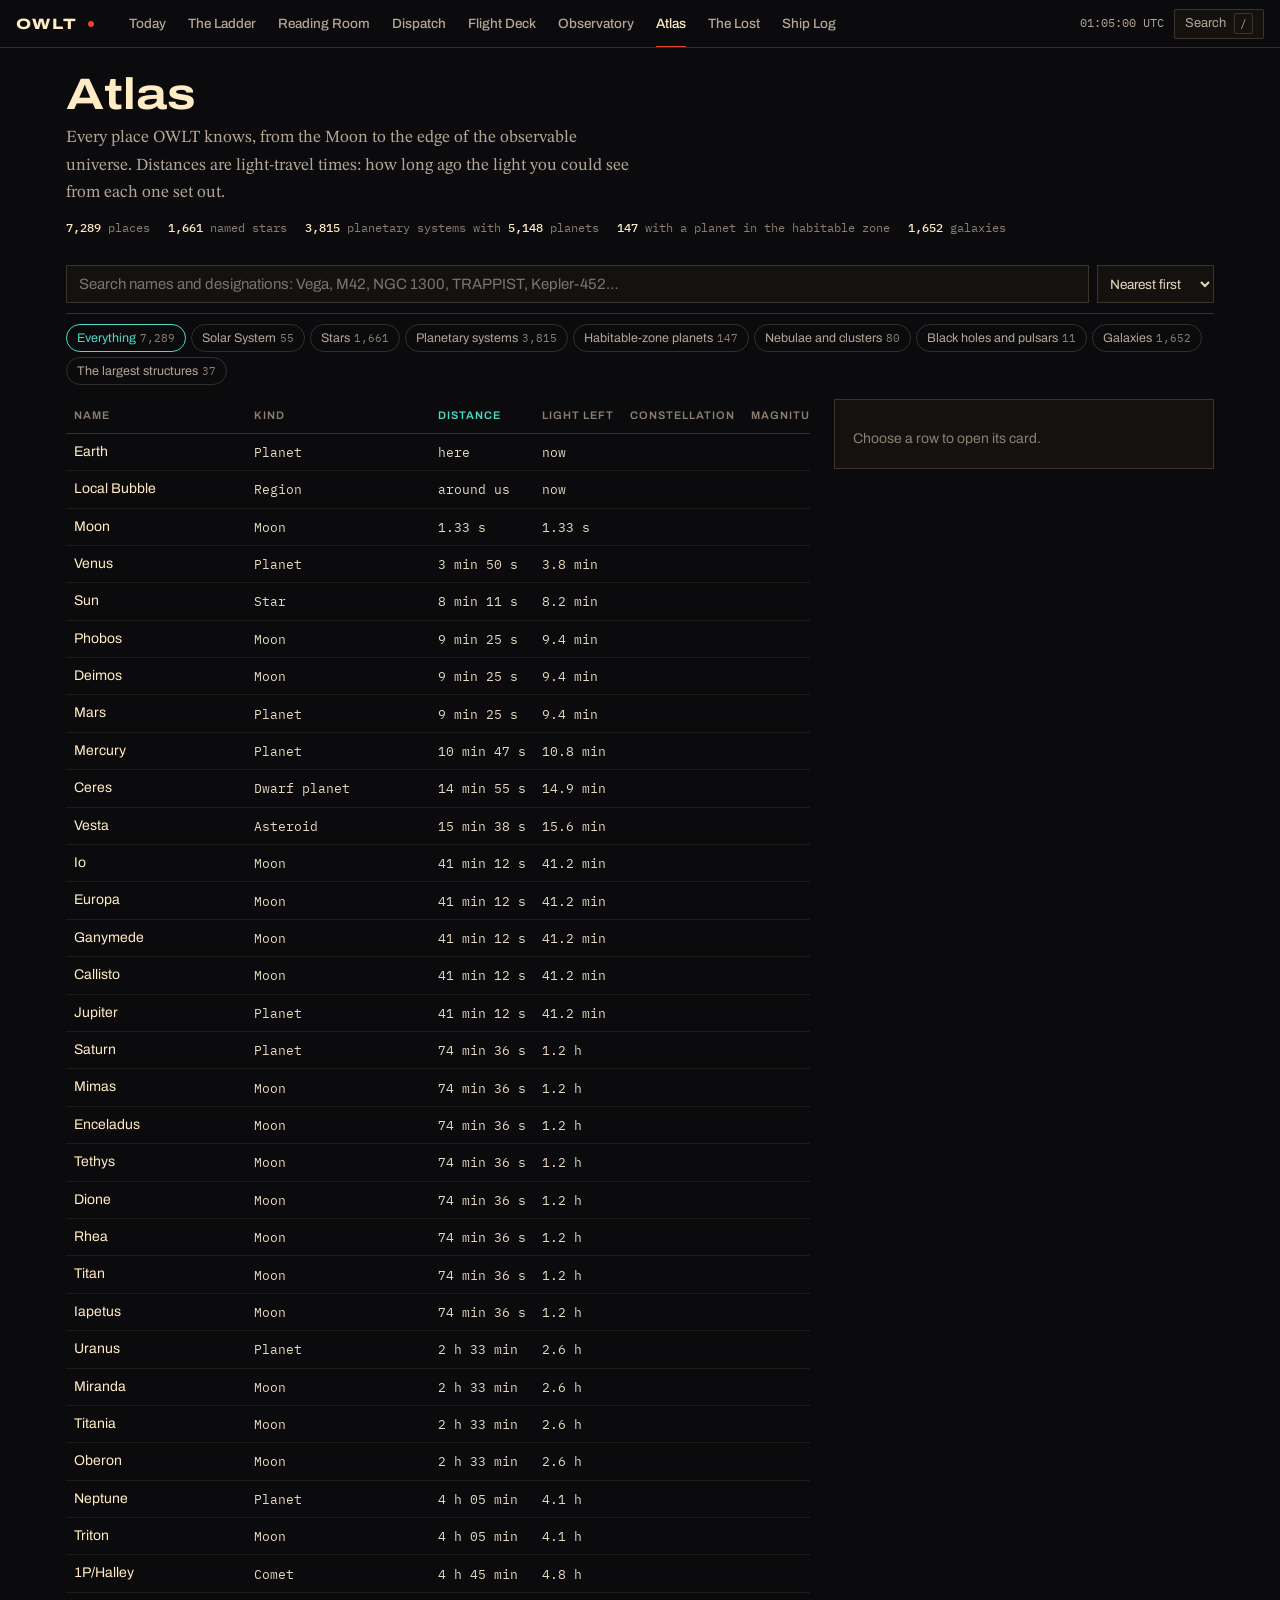
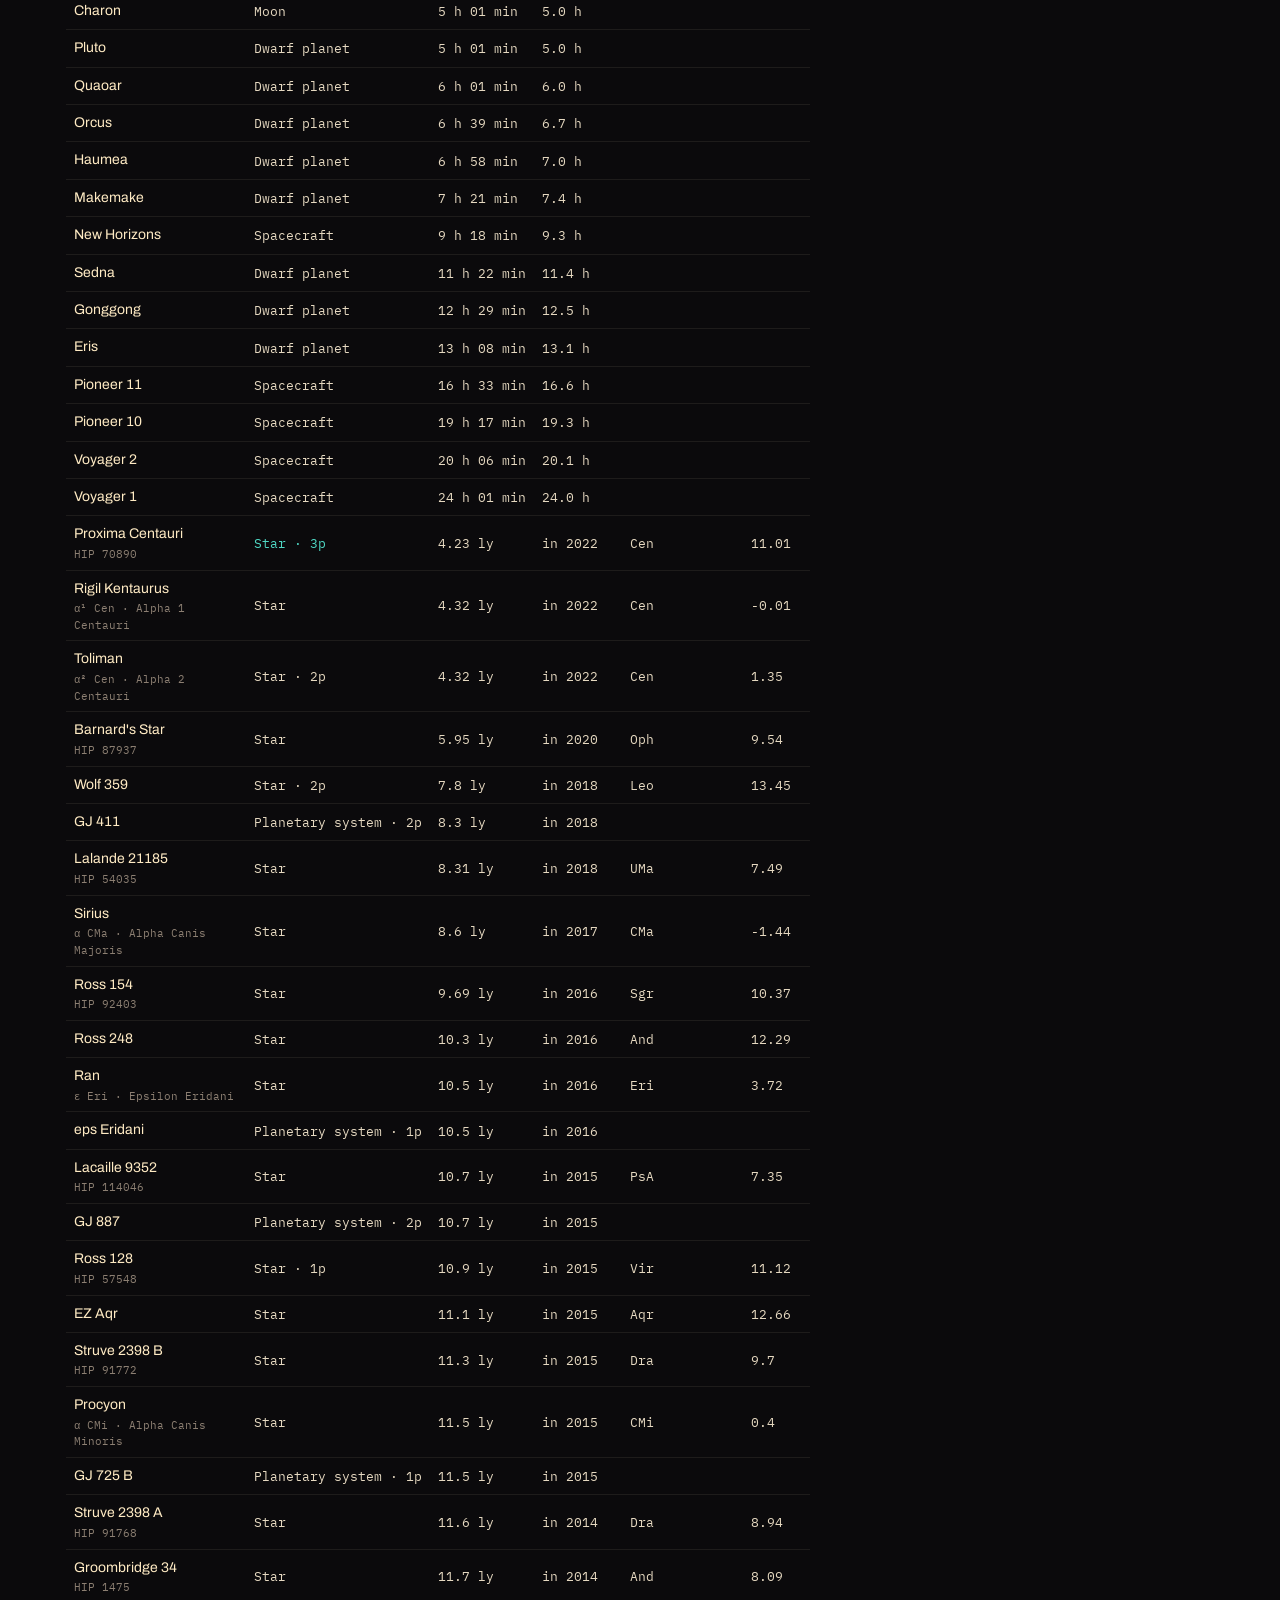
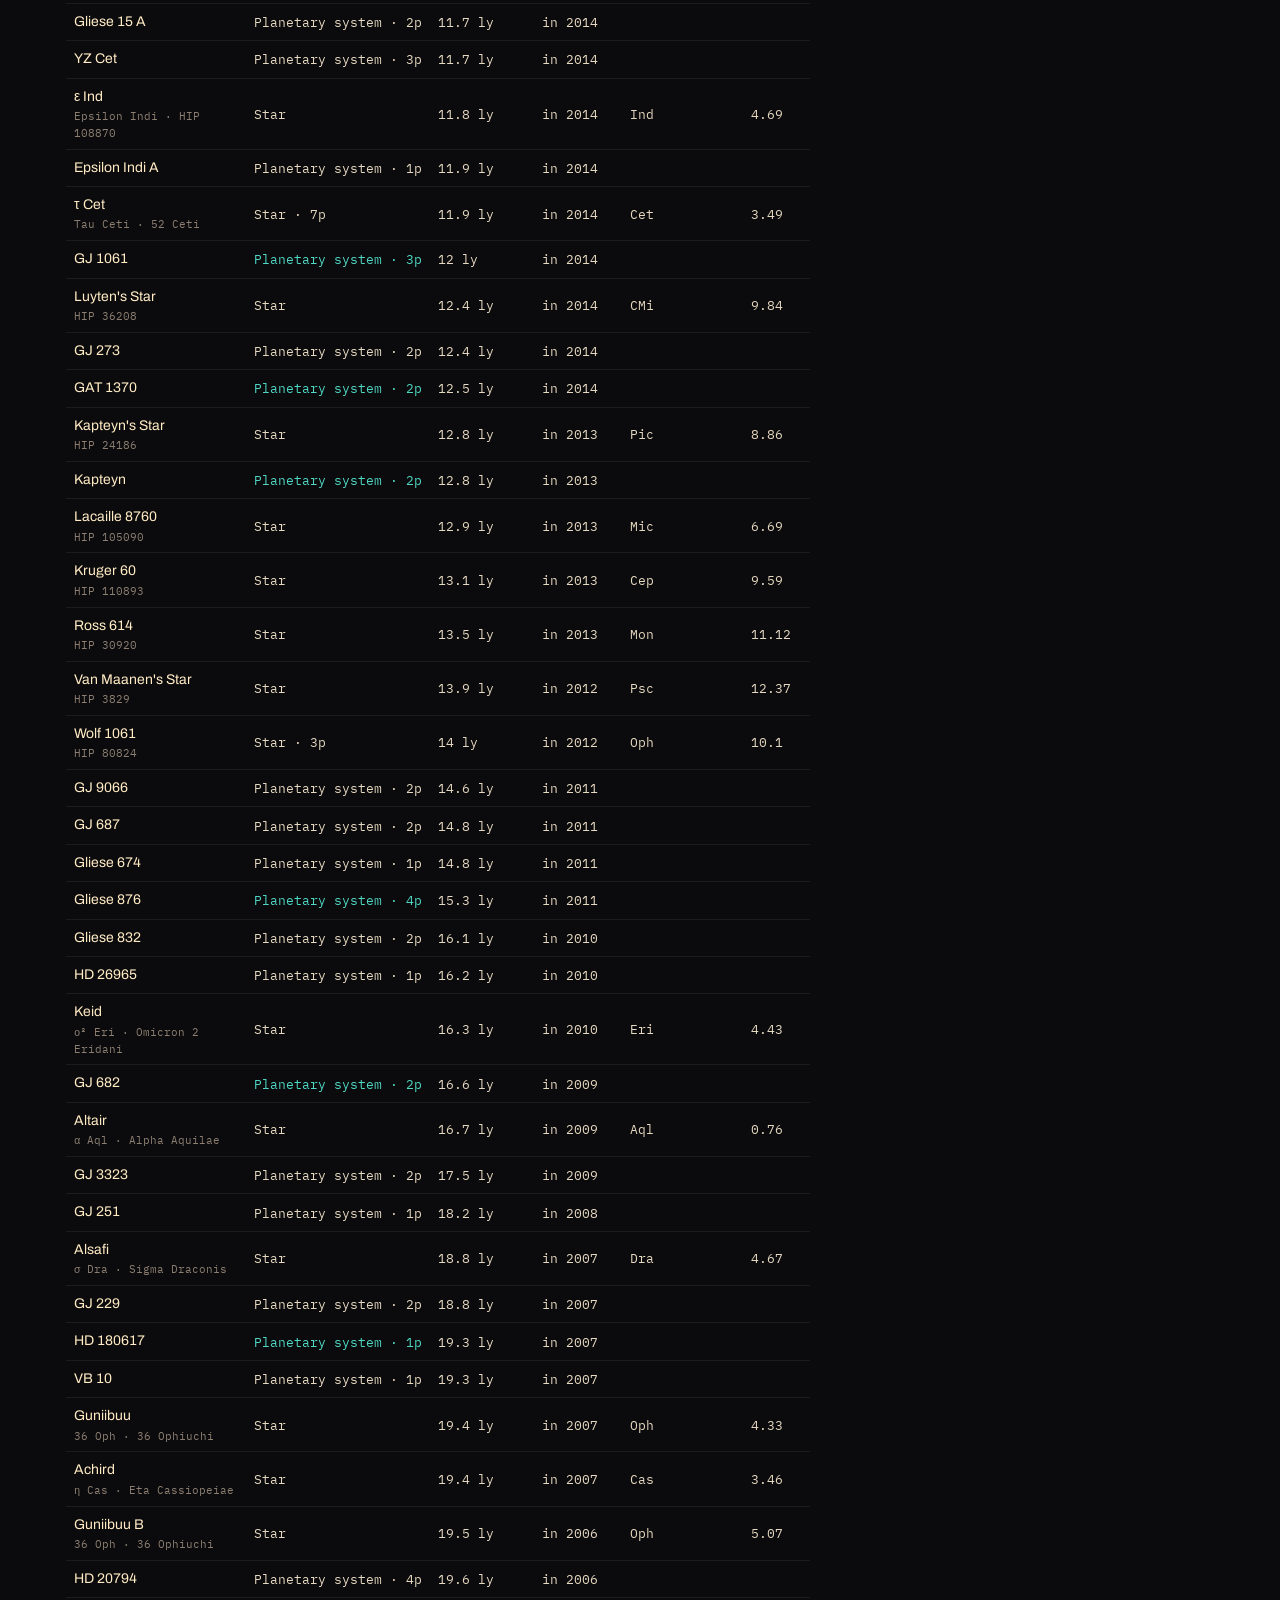
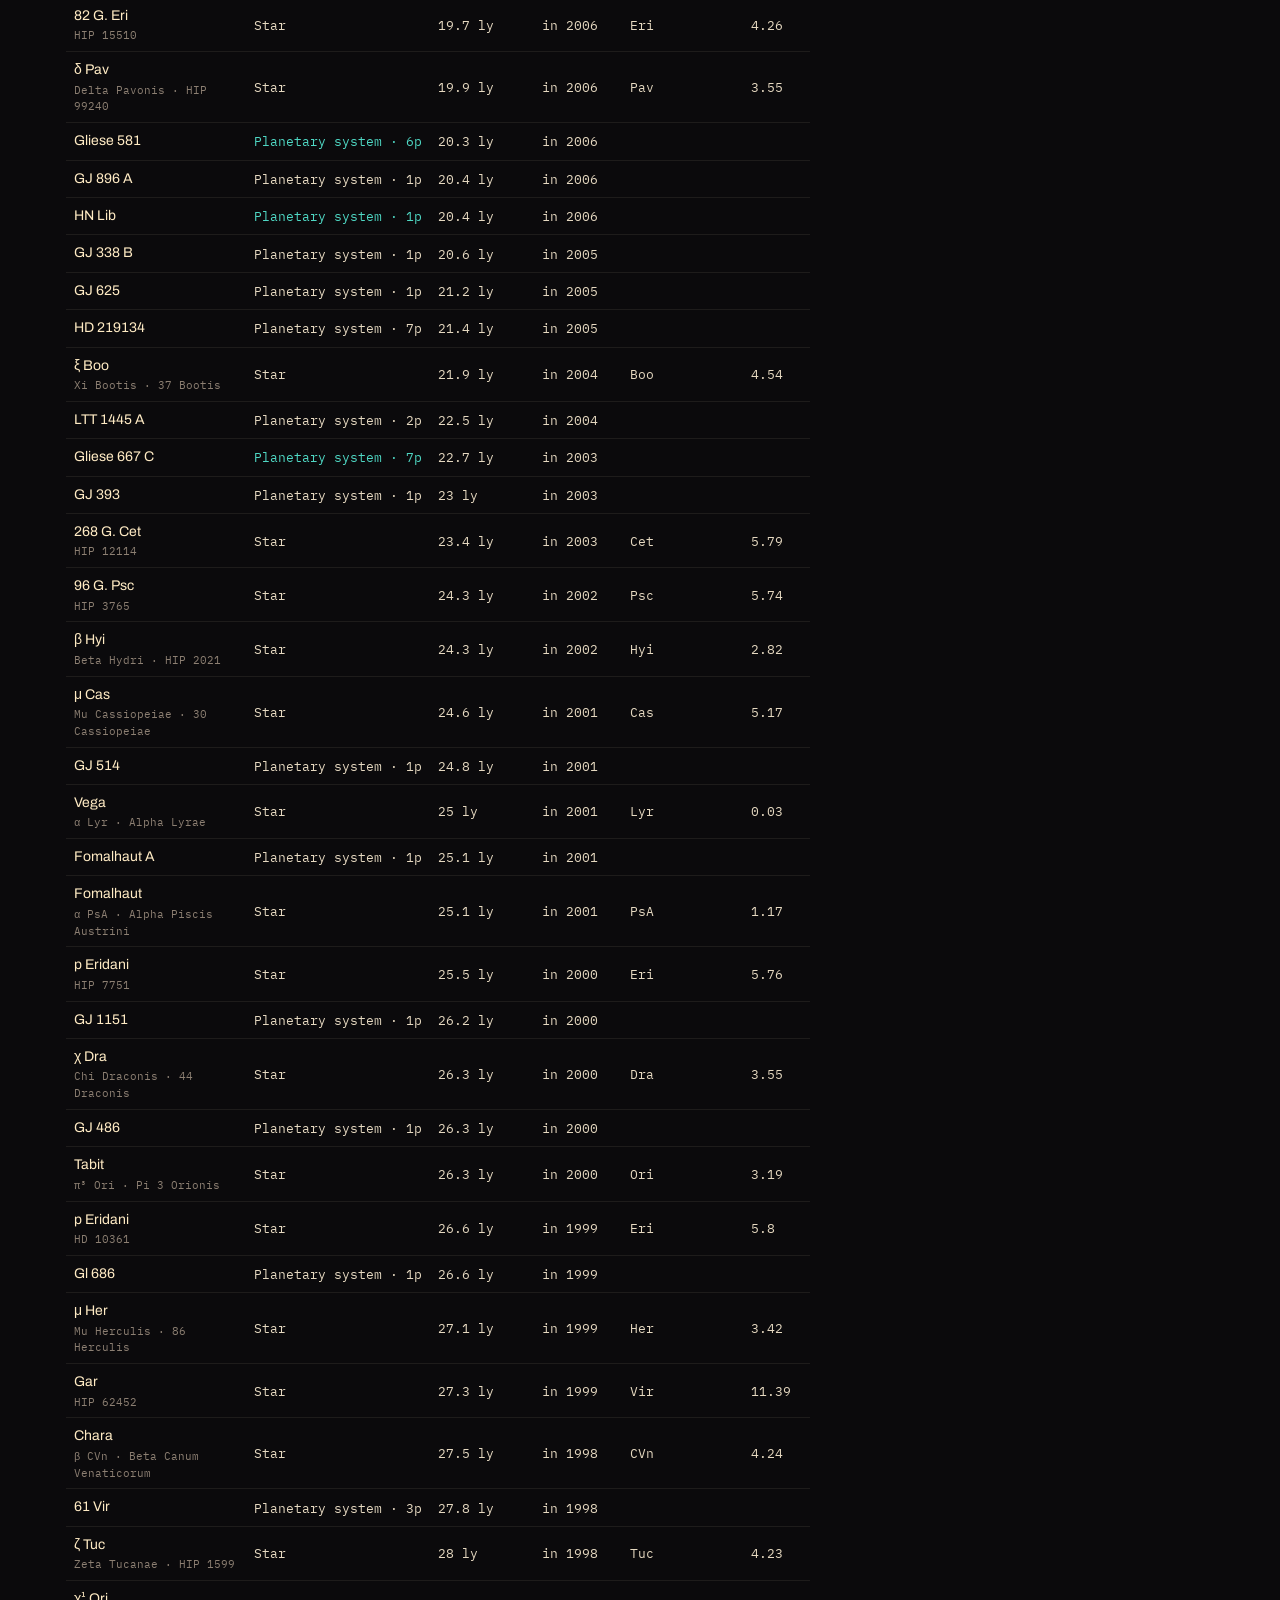
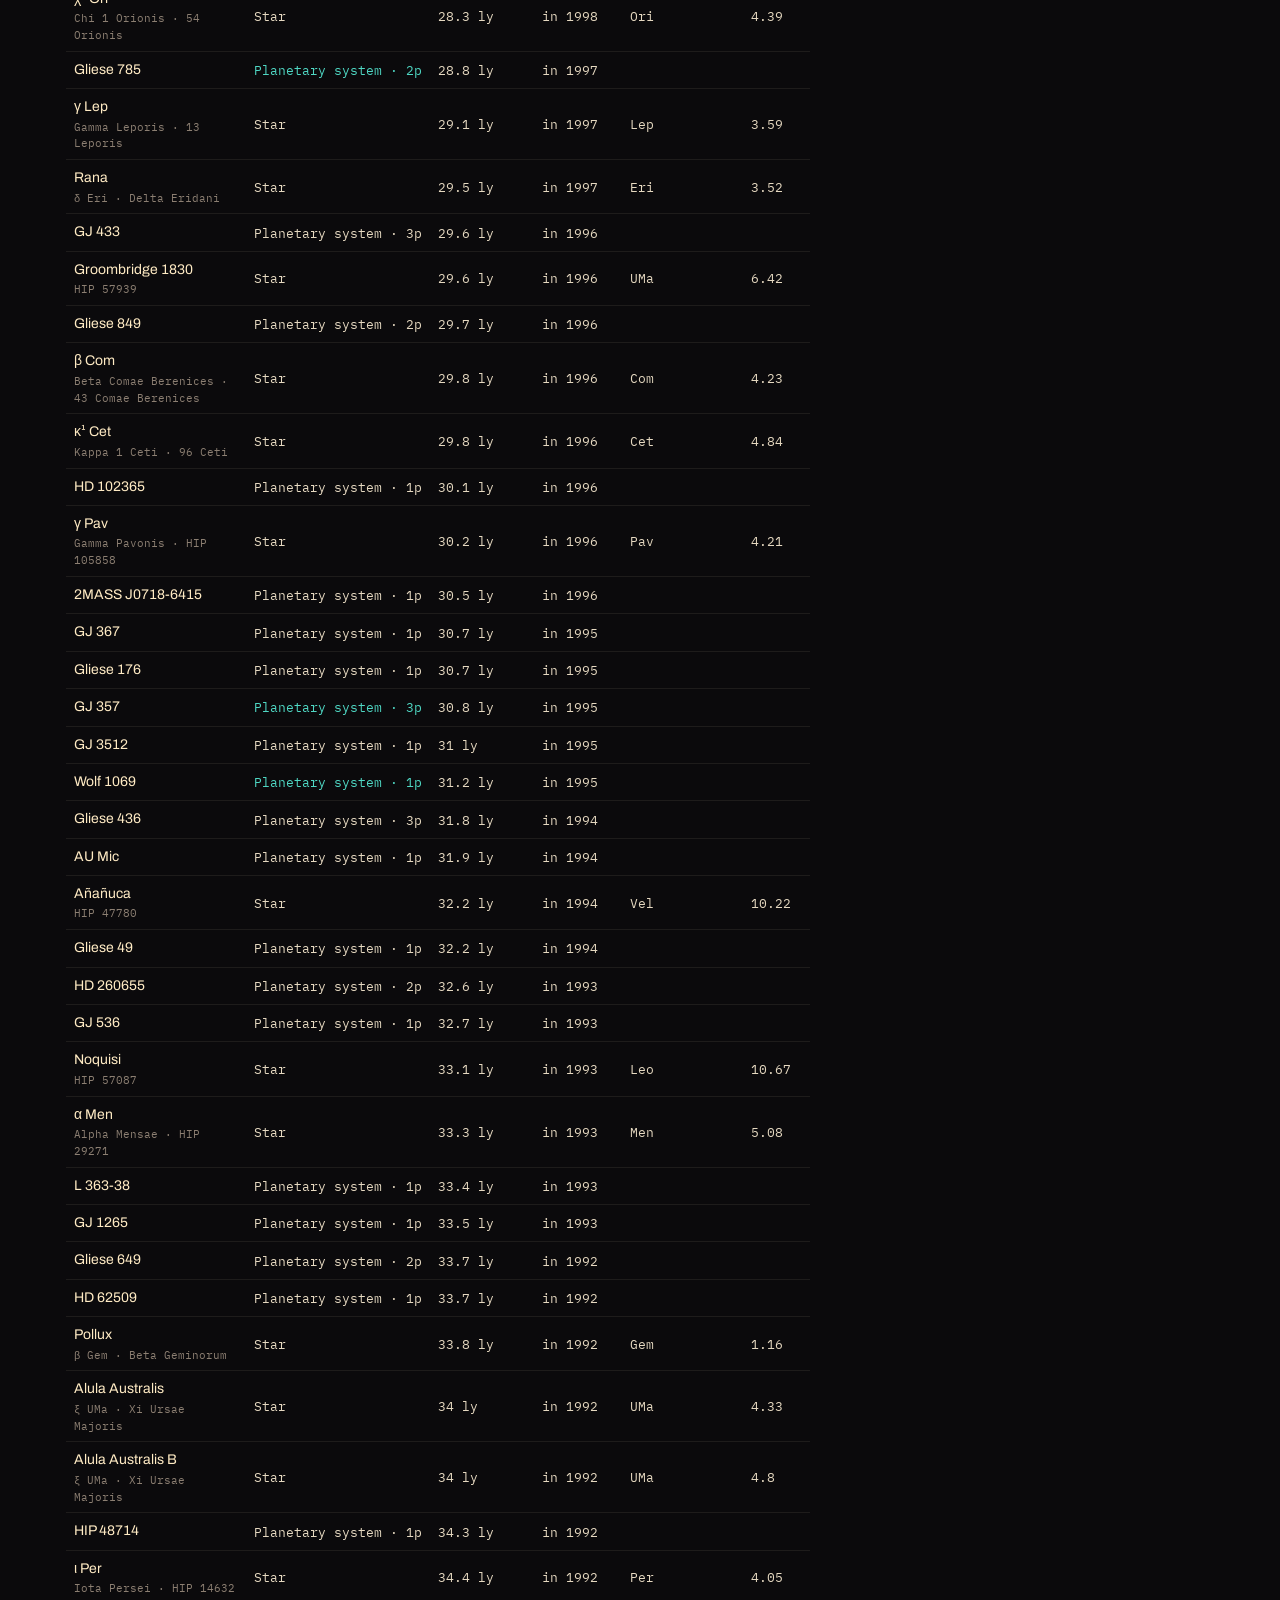
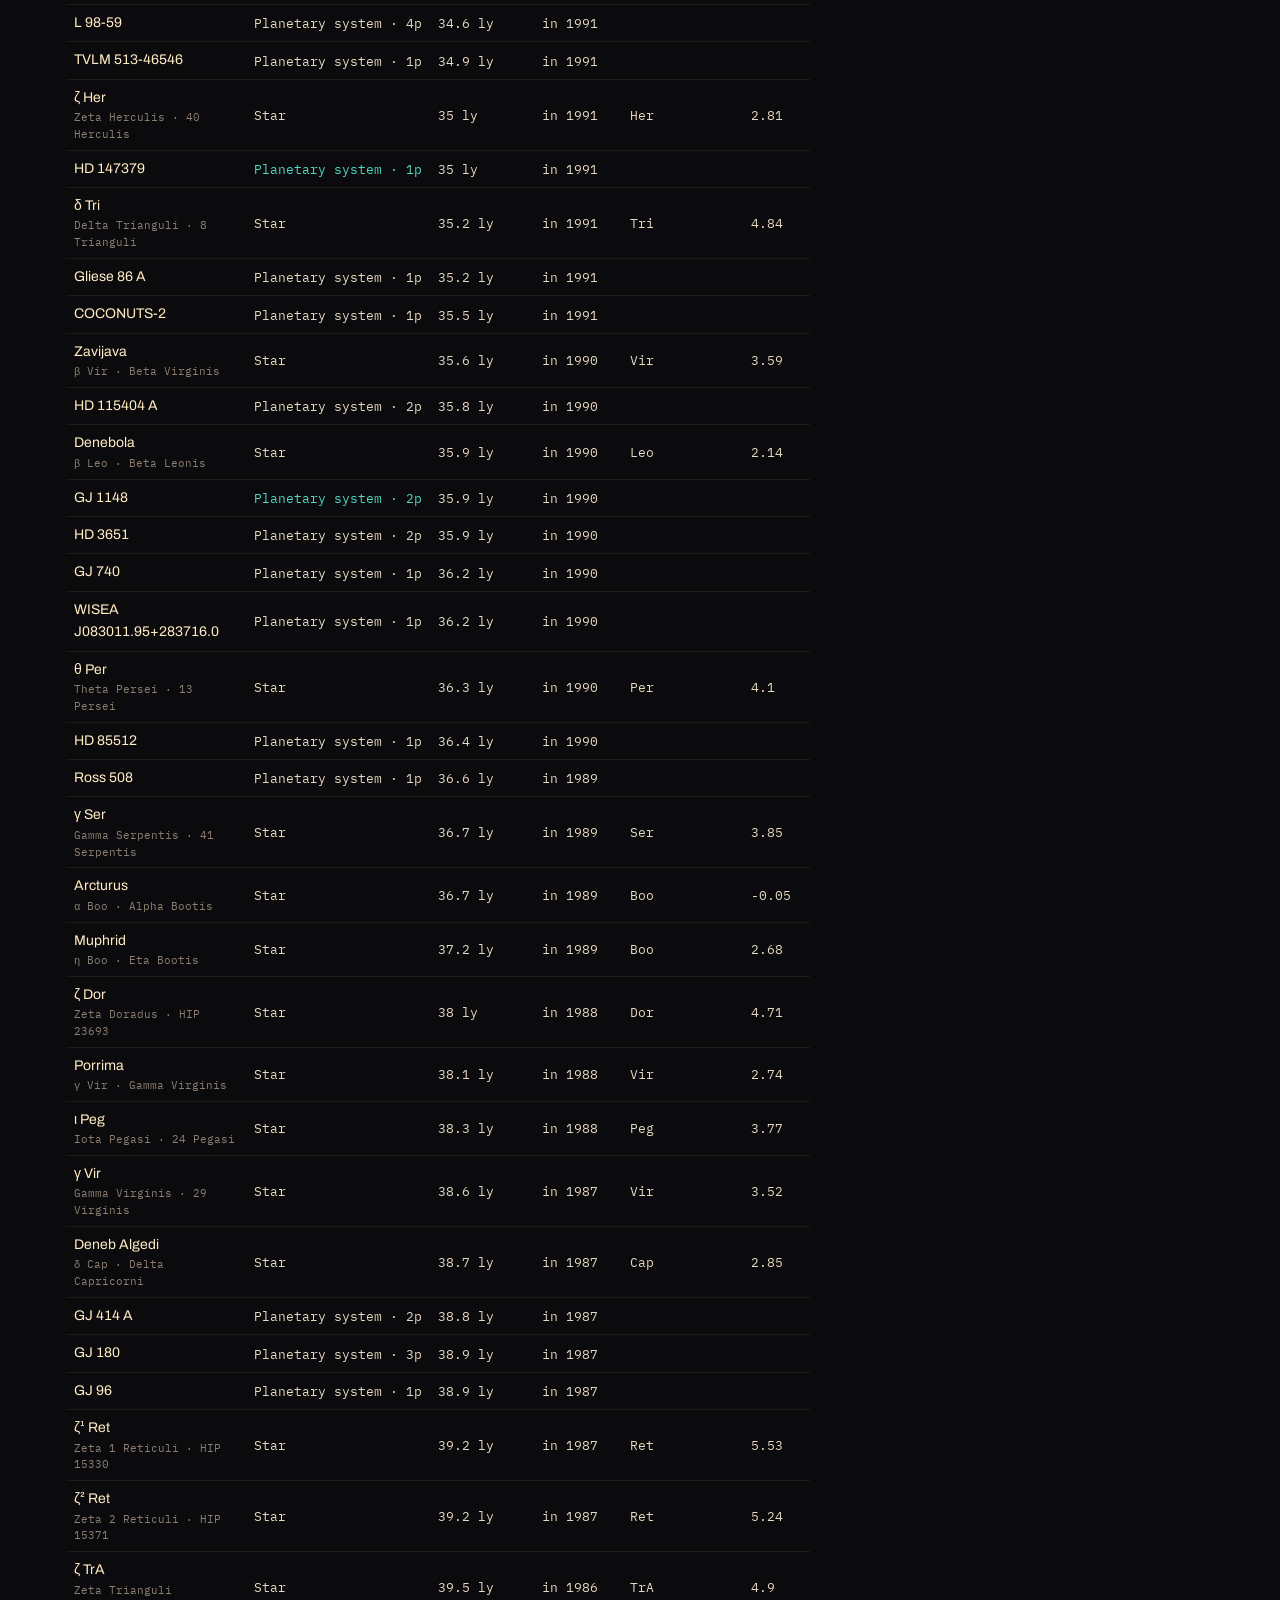
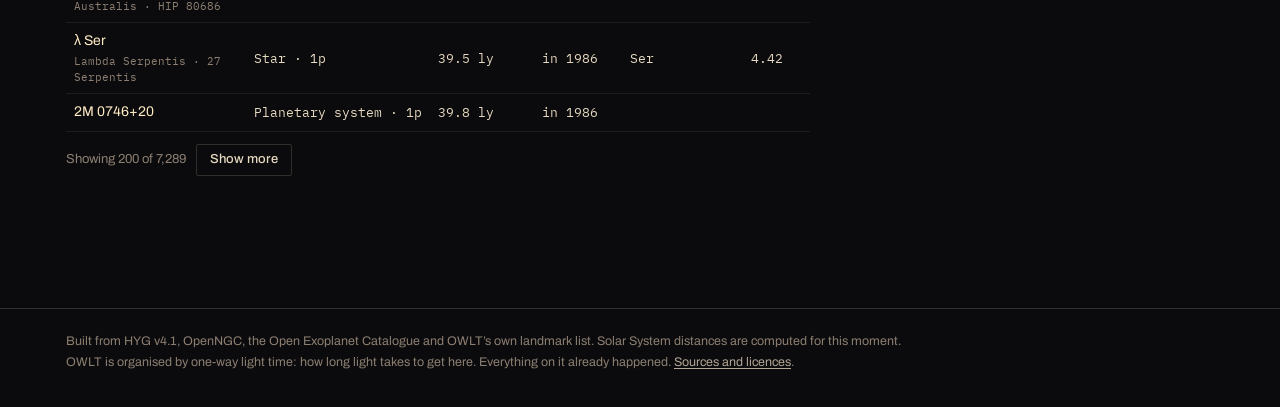
==== atlas.html @ 664207ed "Atlas: every place in one sortable, searchable catalogue with a card for each Co-Authored-By: Claude" ====
<!doctype html>
<html lang="en">
<head>
<meta charset="utf-8">
<meta name="viewport" content="width=device-width,initial-scale=1,viewport-fit=cover">
<title>Atlas · OWLT</title>
<meta name="description" content="Every place OWLT knows, in one searchable catalogue: Solar System bodies and spacecraft, stars, planetary systems, nebulae, clusters, galaxies and the largest structures.">
<link rel="stylesheet" href="css/core.css">
<style>
/* The Atlas is the card catalogue: dense, sortable, exact. Mono for every number; the selected card opens beside the drawer. */
.atl{padding-block:22px 60px}
.atl h1{font-size:clamp(28px,4vw,44px);font-stretch:118%}
.atl .lede{margin-top:6px;color:var(--mute);max-width:72ch}
.counts{display:flex;flex-wrap:wrap;gap:4px 18px;margin-top:12px;font-family:var(--f-data);font-size:12px;color:var(--faint)}
.counts b{color:var(--starlight);font-weight:500}
.bar{display:flex;flex-wrap:wrap;gap:8px;align-items:center;margin-top:18px;position:sticky;top:var(--nav-h);background:var(--void);padding-block:10px;z-index:4;border-bottom:1px solid var(--hair)}
.bar input[type=search]{flex:1 1 280px;min-height:38px;padding:0 12px;background:var(--dust);border:1px solid var(--hair);color:var(--starlight);font-family:var(--f-display);font-size:15px}
.bar input:focus{outline:none;border-color:var(--o3)}
.bar select{min-height:38px;background:var(--dust);border:1px solid var(--hair);color:var(--text);font-family:var(--f-display);font-size:13.5px;padding:0 8px}
.kinds{display:flex;flex-wrap:wrap;gap:5px;margin-top:10px}
.kinds button{background:none;border:1px solid var(--hair);color:var(--mute);font-family:var(--f-display);font-size:12.5px;padding:3px 10px;border-radius:999px;cursor:pointer}
.kinds button[aria-pressed=true]{border-color:var(--o3);color:var(--o3)}
.kinds button small{font-family:var(--f-data);font-size:10.5px;color:var(--faint);margin-left:4px}
.layout{display:grid;grid-template-columns:minmax(0,1fr) 380px;gap:24px;margin-top:14px;align-items:start}
.tablewrap{overflow-x:auto;min-width:0}
table.cat{width:100%;border-collapse:collapse;min-width:620px}
.cat th{position:sticky;top:0;text-align:left;font-family:var(--f-display);font-size:11px;letter-spacing:.09em;text-transform:uppercase;font-weight:600;color:var(--faint);padding:8px 8px;border-bottom:1px solid var(--hair);background:var(--void);cursor:pointer;white-space:nowrap}
.cat th[aria-sort]{color:var(--o3)}
.cat td{padding:7px 8px;border-bottom:1px solid var(--hair2);font-family:var(--f-data);font-size:12.5px;color:var(--text);white-space:nowrap;font-variant-numeric:tabular-nums}
.cat td:first-child{font-family:var(--f-display);font-size:14px;color:var(--starlight);white-space:normal;min-width:180px}
.cat td:first-child small{display:block;font-family:var(--f-data);font-size:10.5px;color:var(--faint)}
.cat tr{cursor:pointer}
.cat tbody tr:hover td{background:rgba(255,235,196,.035)}
.cat tr[aria-selected=true] td{background:rgba(79,216,196,.07)}
.cat td.hz{color:var(--o3)}
.more{margin-top:12px;display:flex;gap:10px;align-items:center;font-family:var(--f-display);font-size:13px;color:var(--faint)}
.card{position:sticky;top:calc(var(--nav-h) + 74px);border:1px solid var(--hair);background:var(--dust);padding:16px 18px 18px;max-height:calc(100vh - var(--nav-h) - 90px);overflow:auto}
.card .k{font-family:var(--f-display);font-size:11.5px;font-weight:600;letter-spacing:.09em;text-transform:uppercase;color:var(--ha)}
.card h2{font-size:26px;margin-top:4px}
.card .al{font-family:var(--f-display);font-size:12.5px;color:var(--faint);margin-top:4px}
.card .lt{margin-top:12px;padding:10px 0;border-top:1px solid var(--hair);border-bottom:1px solid var(--hair)}
.card .lt b{display:block;font-family:var(--f-data);font-weight:400;font-size:20px;color:var(--starlight)}
.card .lt span{font-family:var(--f-display);font-size:12px;color:var(--mute)}
.card p{margin-top:12px;font-size:15px;line-height:1.55}
.card .kv{margin-top:12px}
.card .acts{display:flex;flex-wrap:wrap;gap:6px;margin-top:14px}
.card .threads{margin-top:12px}
.card ul.pl{list-style:none;margin:10px 0 0;padding:0}
.card ul.pl li{padding:6px 0;border-bottom:1px solid var(--hair2);font-family:var(--f-display);font-size:13.5px}
.card ul.pl li span{display:block}
.card ul.pl li span:last-child{font-family:var(--f-data);font-size:11px;color:var(--mute);margin-top:2px}
.card ul.pl .hz{color:var(--o3)}
.card .empty{color:var(--faint);font-family:var(--f-display);font-size:14px}
@media (max-width:1000px){.layout{grid-template-columns:minmax(0,1fr)}.card{position:static;max-height:none;order:-1}}
</style>
</head>
<body>
<main class="wrap atl">
  <h1>Atlas</h1>
  <p class="lede">Every place OWLT knows, from the Moon to the edge of the observable universe. Distances are light-travel times: how long ago the light you could see from each one set out.</p>
  <div class="counts" id="counts"></div>
  <div class="bar"><input type="search" id="q" placeholder="Search names and designations: Vega, M42, NGC 1300, TRAPPIST, Kepler-452…" aria-label="Search the atlas" autocomplete="off">
    <select id="sort" aria-label="Sort"><option value="ly">Nearest first</option><option value="-ly">Farthest first</option><option value="name">Name</option><option value="mag">Brightest first</option></select></div>
  <div class="kinds" id="kinds" role="group" aria-label="Kinds"></div>
  <div class="layout">
    <div><div class="tablewrap"><table class="cat" id="cat"></table></div><div class="more" id="more"></div></div>
    <aside class="card" id="card" aria-live="polite"><p class="empty">Choose a row to open its card.</p></aside>
  </div>
</main>
<script src="js/core.js"></script>
<script src="js/astro.js"></script>
<script src="js/registry.js"></script>
<script src="js/atlas.js"></script>
</body>
</html>
---- css/core.css ----
/* OWLT — shared design system.
   Layout: one fixed 48px bar; below it every section owns its own design language.
   Colour is taken from the sky itself, not from a swatch tool:
     --ha        hydrogen-alpha emission, 656.28 nm
     --o3        doubly ionised oxygen [O III], 500.7 nm   (interactive states only)
     --sodium    sodium D line, 589.0 nm                    (warnings, lamps)
     --bstar     a B-class star, ~15 000 K blackbody        (links, data highlights)
     --starlight a G-class star, ~5 800 K blackbody         (this is "white")
   The ground is warm because the sky is: most stars are K and M dwarfs.
   One committed dark look on purpose: this is a night sky. */
:root{
  color-scheme:dark;
  --void:#0B0A0C; --dust:#15110E; --dust2:#1F1914; --dust3:#2B231C;
  --starlight:#FFEBC4; --text:#E6D9C1; --mute:#B3A696; --faint:#8C7F72;
  --ha:#E8442C; --o3:#4FD8C4; --sodium:#FFB13B; --bstar:#8FA5D9;
  --hair:rgba(255,235,196,.16); --hair2:rgba(255,235,196,.08);
  --f-display:"OWLT Display","Archivo","Helvetica Neue",Arial,sans-serif;
  --f-text:"OWLT Text","STIX Two Text","Iowan Old Style","Palatino Linotype",Georgia,serif;
  --f-data:"OWLT Mono","IBM Plex Mono",ui-monospace,"SF Mono","Cascadia Mono",Menlo,Consolas,monospace;
  --nav-h:48px;
  --gut-l:max(16px,env(safe-area-inset-left,0px)); --gut-r:max(16px,env(safe-area-inset-right,0px));
  --ease:cubic-bezier(.2,.7,.3,1);
  padding:env(safe-area-inset-top,0px) 0 env(safe-area-inset-bottom,0px);
}
@font-face{font-family:"OWLT Display";src:url(../fonts/archivo-var.woff2) format("woff2");font-weight:100 900;font-stretch:62% 125%;font-display:swap}
@font-face{font-family:"OWLT Text";src:url(../fonts/stix-var.woff2) format("woff2");font-weight:400 700;font-style:normal;font-display:swap}
@font-face{font-family:"OWLT Text";src:url(../fonts/stix-var-italic.woff2) format("woff2");font-weight:400 700;font-style:italic;font-display:swap}
@font-face{font-family:"OWLT Mono";src:url(../fonts/plex-mono-400.woff2) format("woff2");font-weight:400;font-display:swap}
@font-face{font-family:"OWLT Mono";src:url(../fonts/plex-mono-500.woff2) format("woff2");font-weight:500;font-display:swap}

*,*::before,*::after{box-sizing:border-box}
html{height:100%;-webkit-text-size-adjust:100%}
body{margin:0;min-height:100%;background:var(--void);color:var(--text);font-family:var(--f-text);font-size:17px;line-height:1.6;
  -webkit-font-smoothing:antialiased;text-rendering:optimizeLegibility}
h1,h2,h3,h4{font-family:var(--f-display);font-stretch:112%;font-weight:700;line-height:1.1;margin:0;color:var(--starlight);text-wrap:balance}
p{margin:0}
a{color:var(--bstar);text-decoration-thickness:1px;text-underline-offset:.18em}
a:hover{color:var(--o3)}
button,input,select{font:inherit;color:inherit}
:focus-visible{outline:1px solid var(--o3);outline-offset:3px}
img{max-width:100%}
[hidden]{display:none!important}
.num{font-family:var(--f-data);font-variant-numeric:tabular-nums;font-feature-settings:"tnum" 1,"zero" 1}
.sr{position:absolute;width:1px;height:1px;overflow:hidden;clip-path:inset(50%);white-space:nowrap}

/* ── navigation bar ── */
#owlt-nav{position:fixed;inset:0 0 auto 0;height:calc(var(--nav-h) + env(safe-area-inset-top,0px));z-index:200;
  padding:env(safe-area-inset-top,0px) var(--gut-r) 0 var(--gut-l);display:flex;align-items:stretch;gap:4px;
  background:var(--void);border-bottom:1px solid var(--hair)}
#owlt-nav .mark{display:flex;align-items:center;padding-right:14px;margin-right:6px;text-decoration:none;
  font-family:var(--f-display);font-stretch:125%;font-weight:800;font-size:15px;letter-spacing:.14em;color:var(--starlight);flex:none}
#owlt-nav .mark::after{content:"";width:6px;height:6px;margin-left:10px;background:var(--ha);border-radius:50%}
#owlt-nav nav{display:flex;align-items:stretch;flex:1;min-width:0;overflow-x:auto;scrollbar-width:none}
#owlt-nav nav::-webkit-scrollbar{display:none}
#owlt-nav nav a{position:relative;display:flex;align-items:center;padding:0 11px;white-space:nowrap;text-decoration:none;
  font-family:var(--f-display);font-stretch:100%;font-weight:500;font-size:13.5px;color:var(--mute);transition:color .18s}
#owlt-nav nav a:hover{color:var(--starlight)}
#owlt-nav nav a[aria-current=page]{color:var(--starlight)}
#owlt-nav nav a[aria-current=page]::after{content:"";position:absolute;left:11px;right:11px;bottom:-1px;height:2px;background:var(--ha)}
#owlt-nav .tools{display:flex;align-items:center;gap:10px;flex:none;padding-left:8px}
#owlt-nav .clock{font-family:var(--f-data);font-size:11.5px;color:var(--mute);font-variant-numeric:tabular-nums}
.owlt-find{display:flex;align-items:center;gap:8px;height:30px;padding:0 10px;background:var(--dust);border:1px solid var(--hair);
  border-radius:2px;color:var(--mute);cursor:pointer;font-family:var(--f-display);font-size:13px}
.owlt-find:hover{border-color:var(--o3);color:var(--o3)}
.owlt-find kbd{font-family:var(--f-data);font-size:10.5px;padding:1px 5px;border:1px solid var(--hair);border-radius:2px;color:var(--mute)}
body.has-nav{padding-top:var(--nav-h)}
@media (max-width:820px){#owlt-nav .clock{display:none}.owlt-find span{display:none}}

/* ── search palette ── */
#owlt-pal{position:fixed;inset:0;z-index:400;display:none;justify-content:center;align-items:flex-start;
  padding:calc(var(--nav-h) + env(safe-area-inset-top,0px) + 5vh) var(--gut-r) 0 var(--gut-l);background:rgba(6,5,7,.84)}
#owlt-pal.on{display:flex}
#owlt-pal .box{width:min(640px,100%);background:var(--dust);border:1px solid var(--hair);display:flex;flex-direction:column;max-height:70vh}
#owlt-pal input{width:100%;padding:15px 16px;background:transparent;border:0;border-bottom:1px solid var(--hair);outline:0;
  color:var(--starlight);font-family:var(--f-display);font-size:17px}
#owlt-pal input::placeholder{color:var(--faint)}
#owlt-pal .list{overflow-y:auto;scrollbar-width:thin;scrollbar-color:var(--dust3) transparent}
#owlt-pal .grp{padding:9px 16px 4px;font-family:var(--f-display);font-size:12px;font-weight:600;color:var(--faint)}
#owlt-pal a.it{display:flex;align-items:baseline;gap:12px;padding:8px 16px;text-decoration:none;color:var(--text);border-left:2px solid transparent}
#owlt-pal a.it .n{flex:1;min-width:0;overflow:hidden;text-overflow:ellipsis;white-space:nowrap;font-family:var(--f-display);font-size:14.5px}
#owlt-pal a.it .k{flex:none;font-family:var(--f-display);font-size:11.5px;color:var(--ha)}
#owlt-pal a.it .d{flex:none;font-family:var(--f-data);font-size:11px;color:var(--mute);max-width:40%;overflow:hidden;text-overflow:ellipsis;white-space:nowrap}
#owlt-pal a.it.sel{background:var(--dust2);border-left-color:var(--o3)}
#owlt-pal a.it.sel .n{color:var(--o3)}
#owlt-pal .foot{display:flex;gap:16px;flex-wrap:wrap;padding:9px 16px;border-top:1px solid var(--hair);font-family:var(--f-data);font-size:10.5px;color:var(--faint)}

/* ── shared pieces ── */
.wrap{max-width:1180px;margin:0 auto;padding-left:var(--gut-l);padding-right:var(--gut-r)}
.btn{display:inline-flex;align-items:center;gap:8px;min-height:32px;padding:0 13px;background:transparent;border:1px solid var(--hair);
  border-radius:2px;color:var(--text);cursor:pointer;font-family:var(--f-display);font-size:13px;font-weight:500;text-decoration:none;
  white-space:nowrap;transition:border-color .18s,color .18s,background .18s}
.btn:hover{border-color:var(--o3);color:var(--o3)}
.btn[aria-pressed=true],.btn.on{border-color:var(--o3);color:var(--o3);background:rgba(79,216,196,.07)}
.btn:disabled{opacity:.45;cursor:default;border-color:var(--hair);color:var(--mute)}
.chip{display:inline-flex;align-items:center;gap:6px;padding:2px 9px;border:1px solid var(--hair);border-radius:999px;
  font-family:var(--f-display);font-size:12px;color:var(--mute);text-decoration:none;white-space:nowrap;max-width:100%;overflow:hidden;text-overflow:ellipsis}
a.chip:hover{border-color:var(--o3);color:var(--o3)}
.chip.unseen{border-style:dashed}
.chip .dot{width:5px;height:5px;border-radius:50%;background:currentColor;flex:none}
.stamp{font-family:var(--f-data);font-size:10.5px;color:var(--faint);font-variant-numeric:tabular-nums}
.stamp b{font-weight:400;color:var(--mute)}
.stamp.stale b{color:var(--sodium)}
.kv{display:grid;grid-template-columns:auto 1fr;gap:5px 18px;margin:0}
.kv dt{font-family:var(--f-display);color:var(--mute);font-size:12.5px}
.kv dd{margin:0;font-family:var(--f-data);font-variant-numeric:tabular-nums;color:var(--starlight);font-size:12.5px;text-align:right;min-width:0;overflow-wrap:anywhere}
.threads{display:flex;flex-wrap:wrap;gap:6px;align-items:center}
.threads .lead{font-family:var(--f-display);font-size:12.5px;color:var(--faint);margin-right:4px}
.notice{padding:10px 14px;border:1px solid var(--hair);border-left:2px solid var(--sodium);background:var(--dust);
  font-family:var(--f-display);font-size:13px;color:var(--text)}
.eyebrow{font-family:var(--f-display);font-stretch:112%;font-weight:600;font-size:12px;letter-spacing:.09em;text-transform:uppercase;color:var(--ha)}
#owlt-foot{margin-top:72px;border-top:1px solid var(--hair);padding-block:22px 34px;
  font-family:var(--f-display);font-size:12.5px;color:var(--faint);line-height:1.7}
#owlt-foot a{color:var(--mute)}
@media (prefers-reduced-motion:reduce){*,*::before,*::after{animation-duration:.01ms!important;animation-iteration-count:1!important;transition-duration:.01ms!important;scroll-behavior:auto!important}}
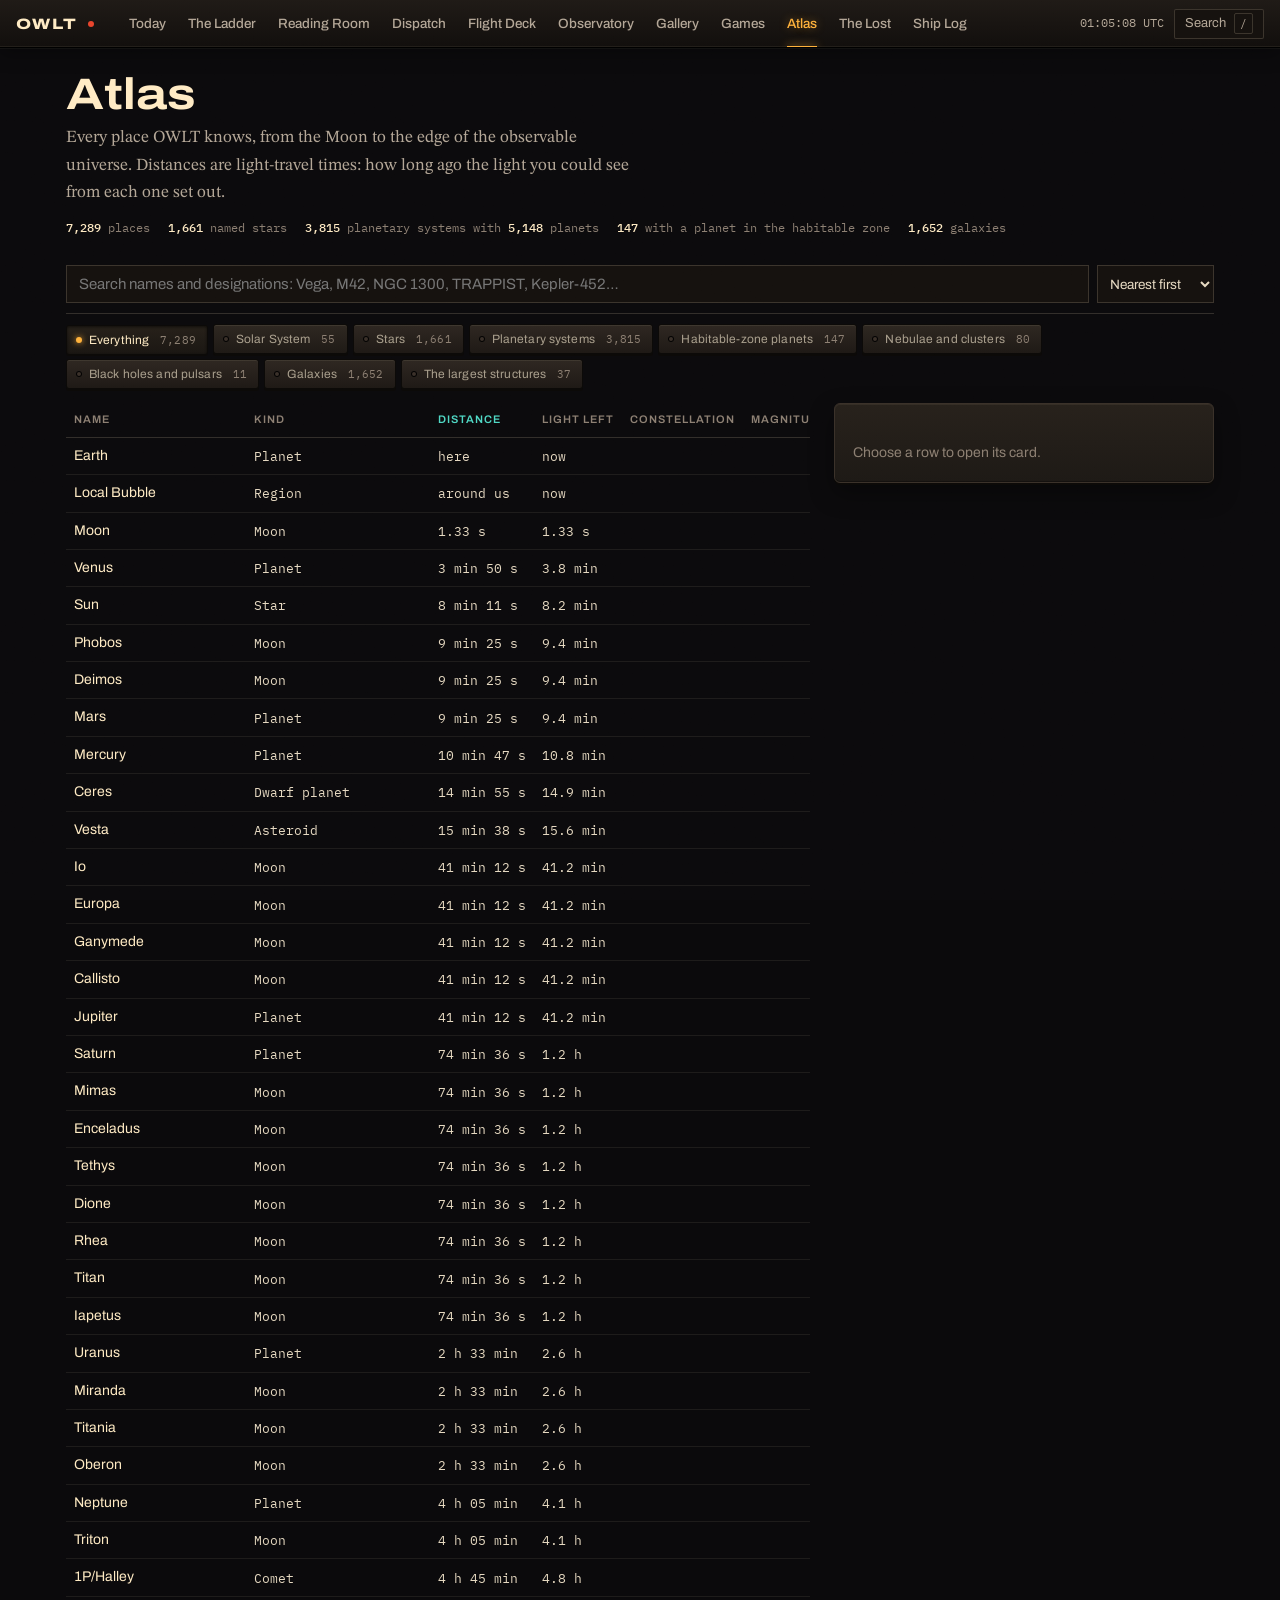
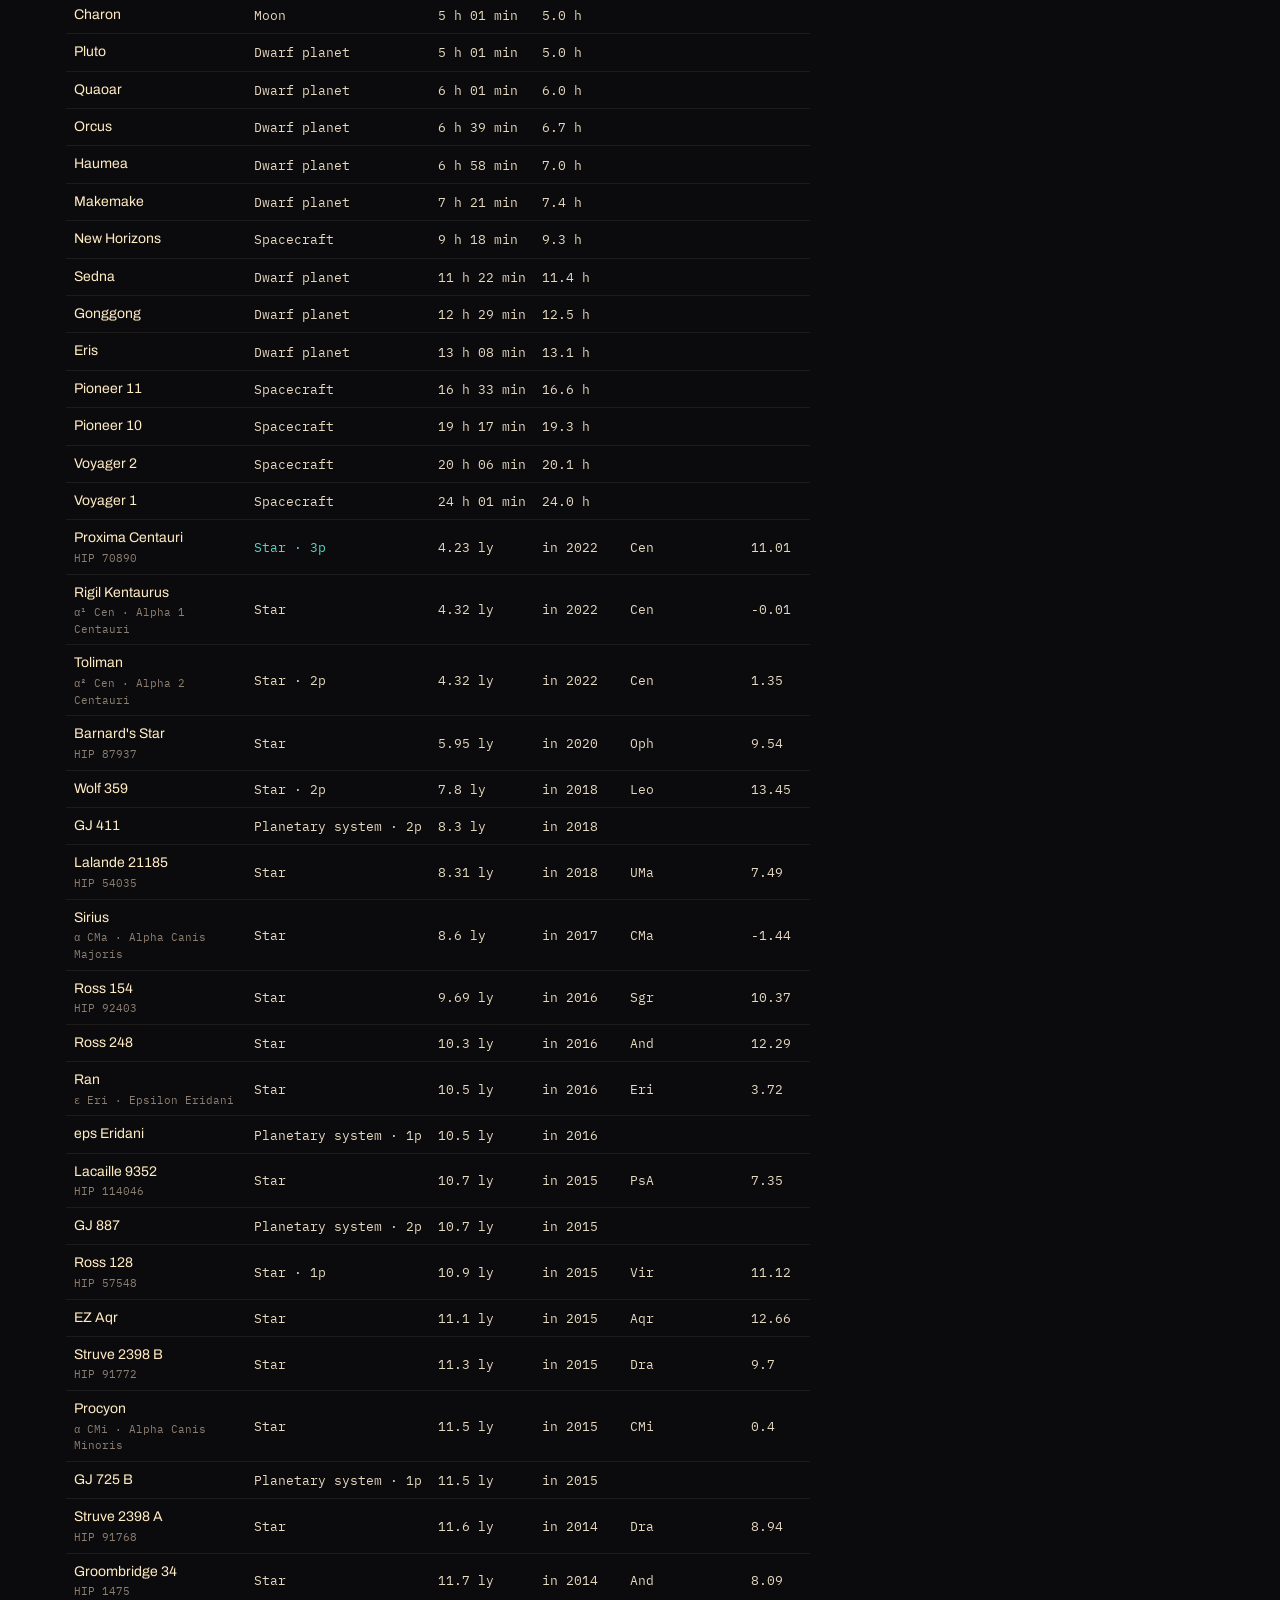
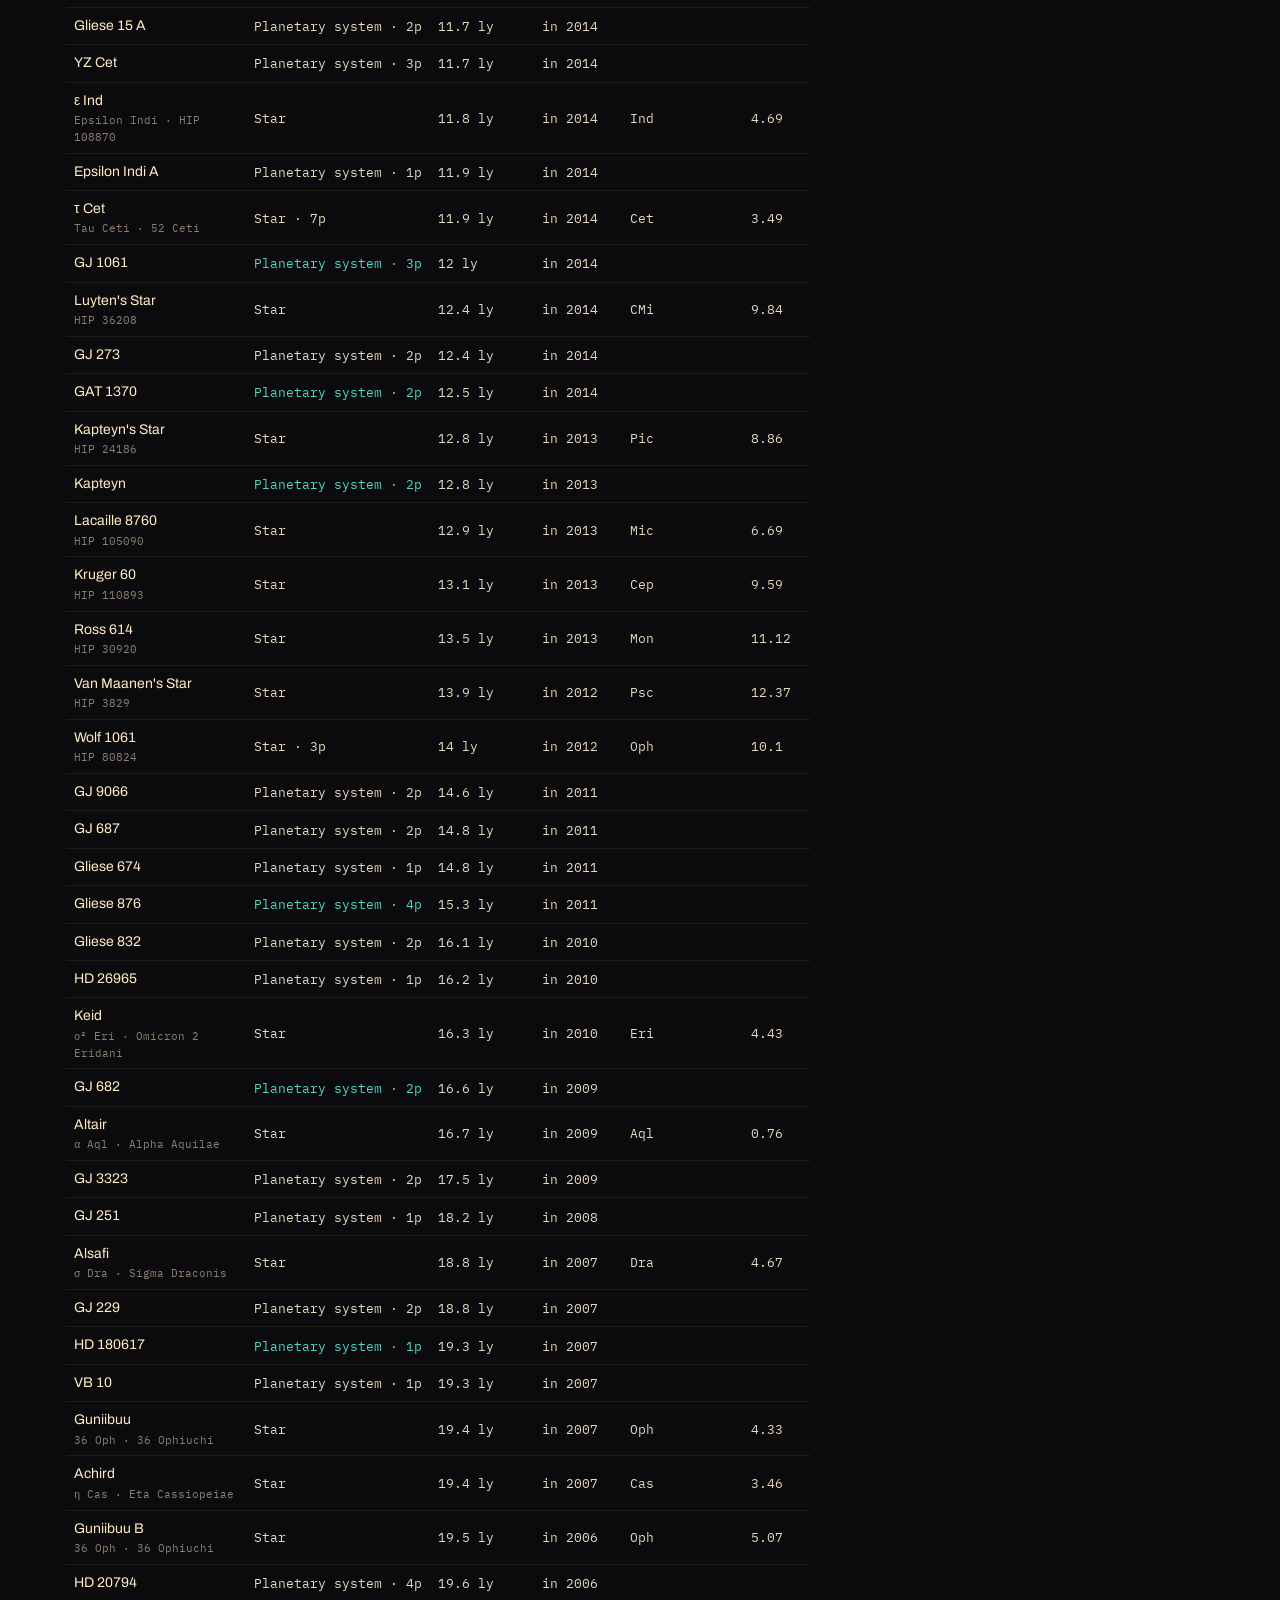
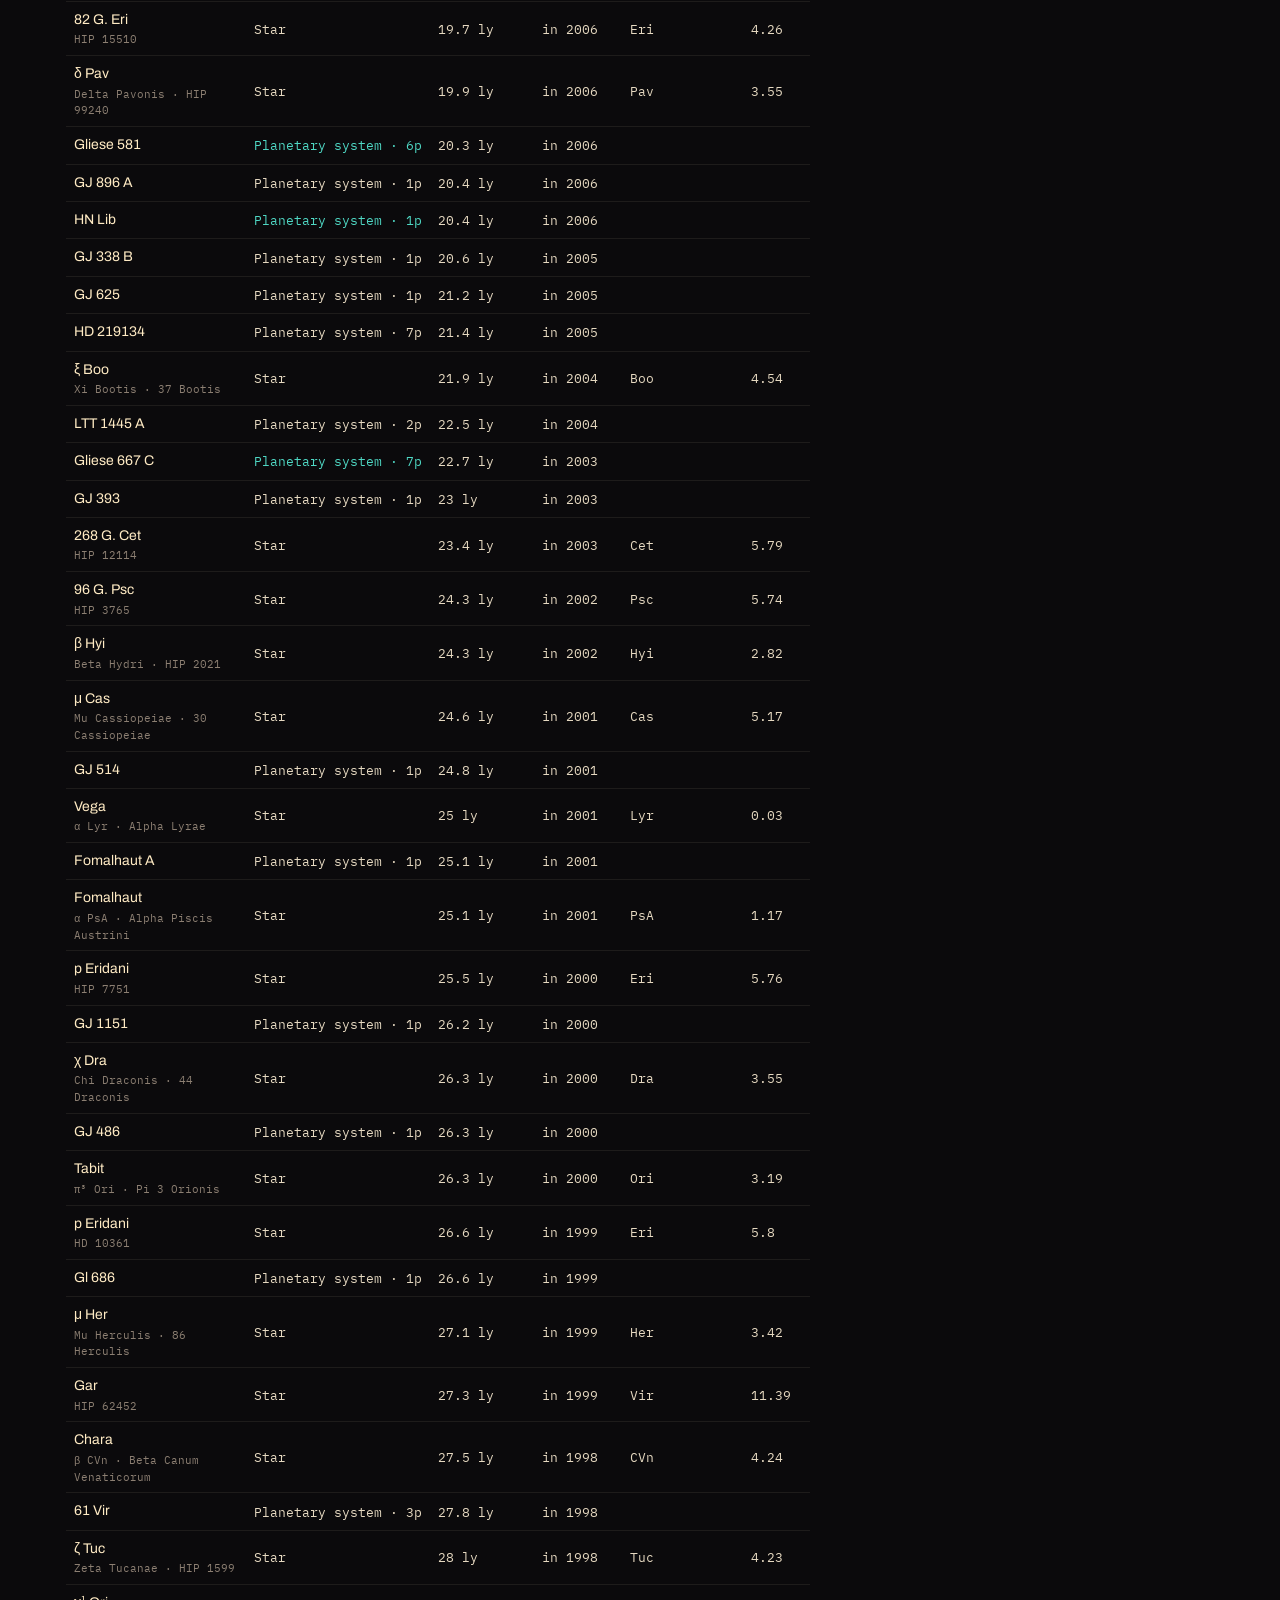
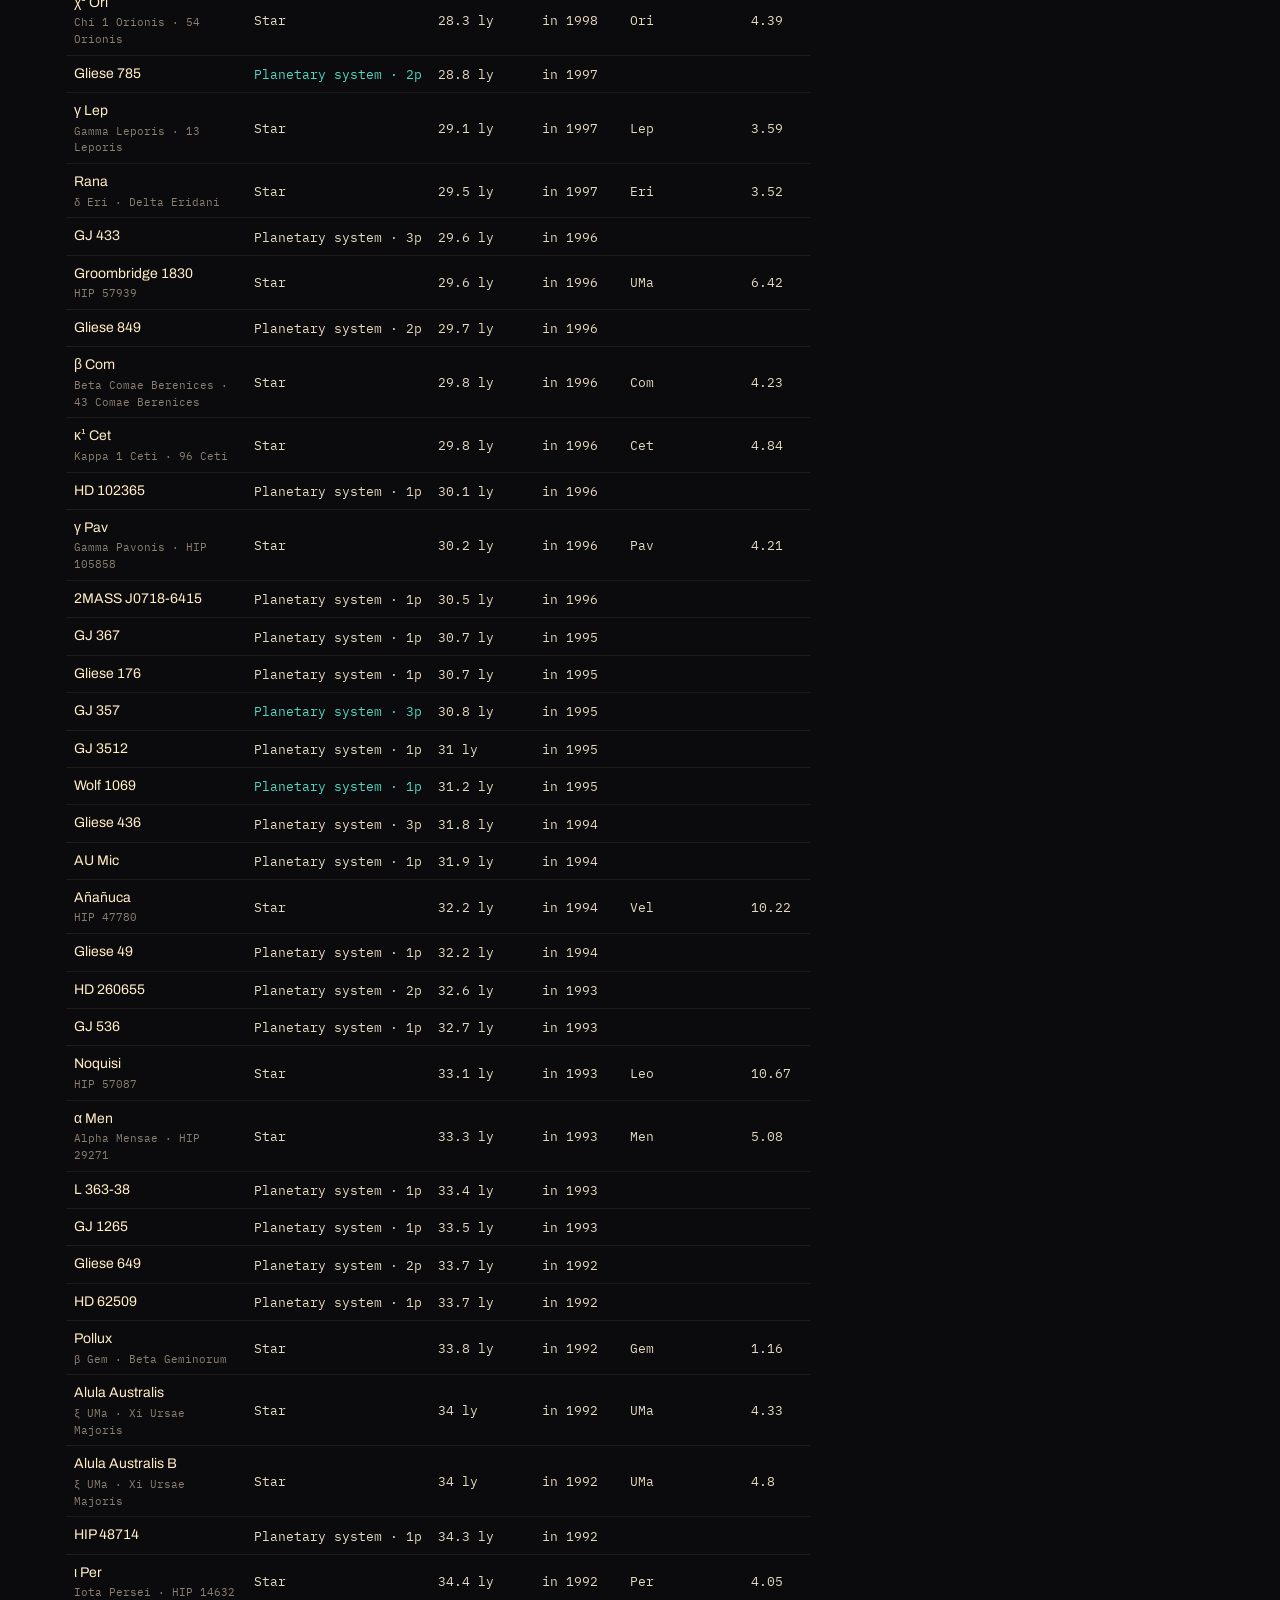
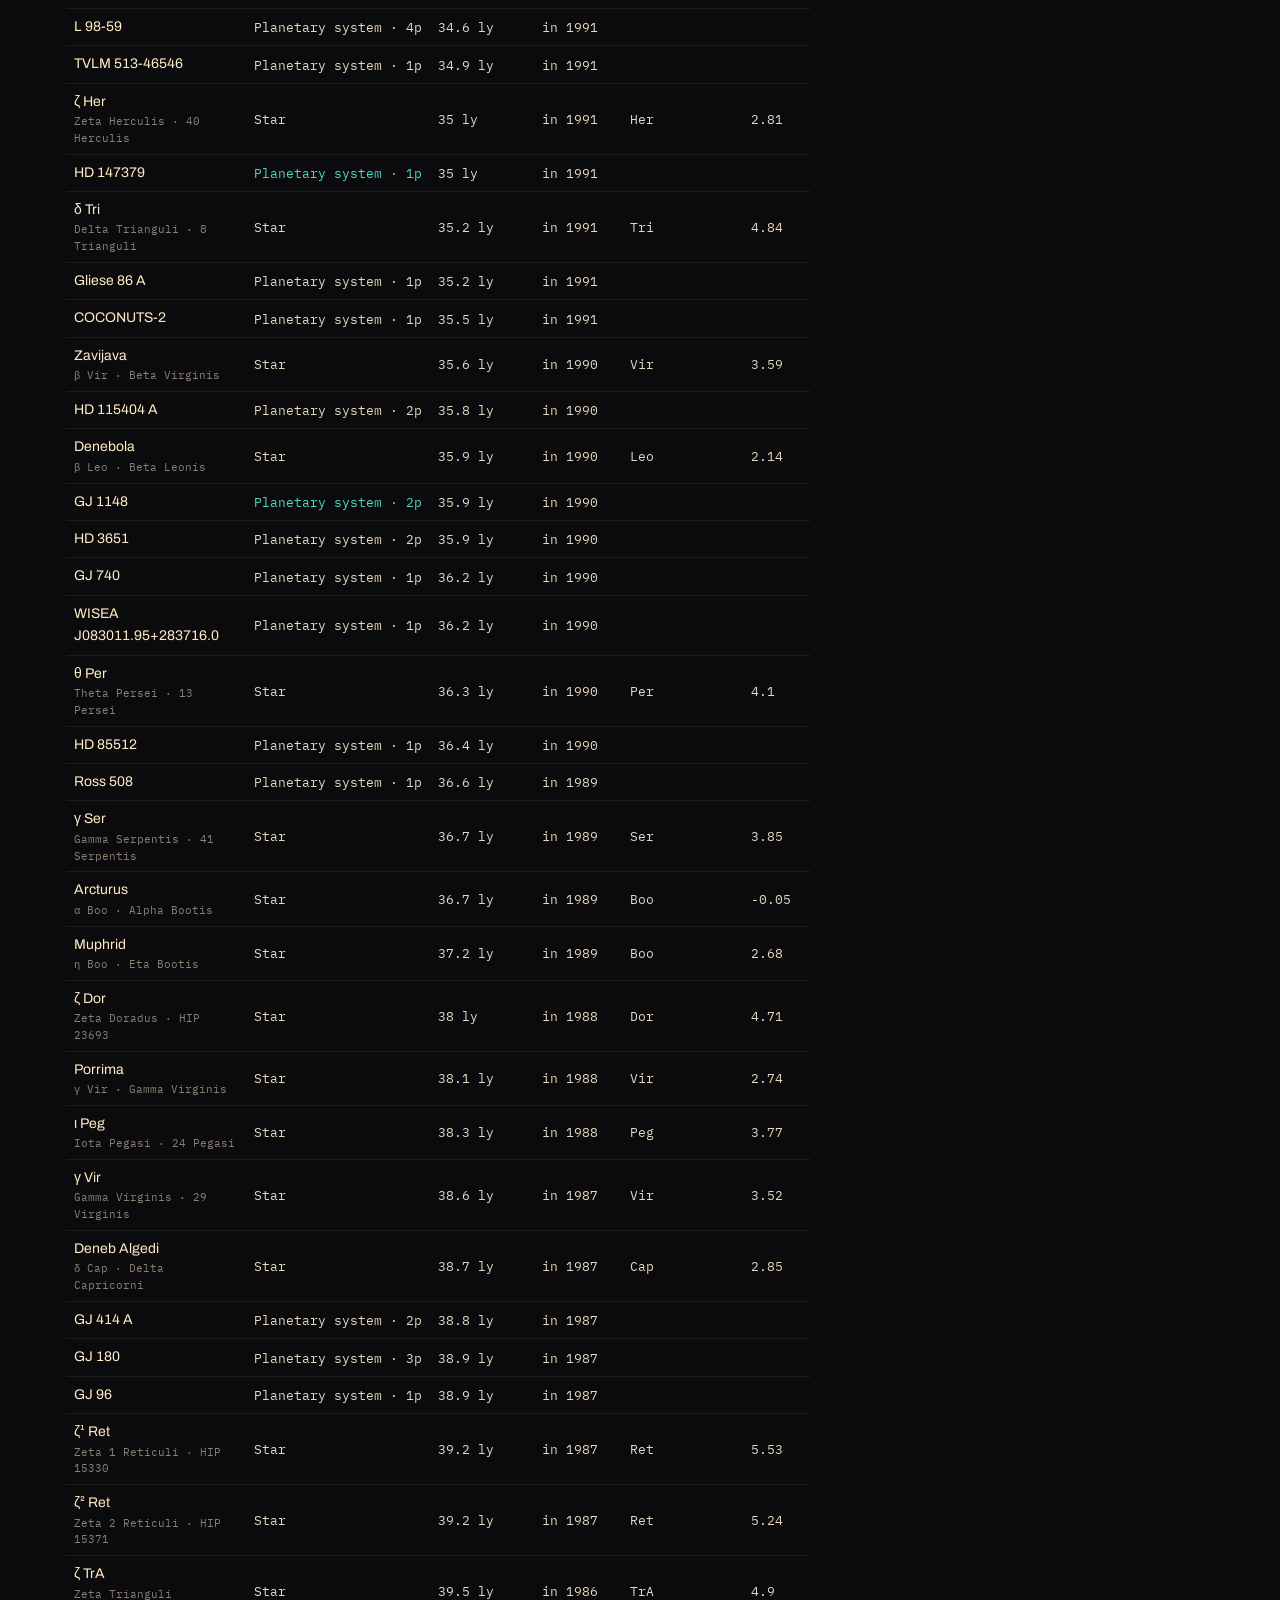
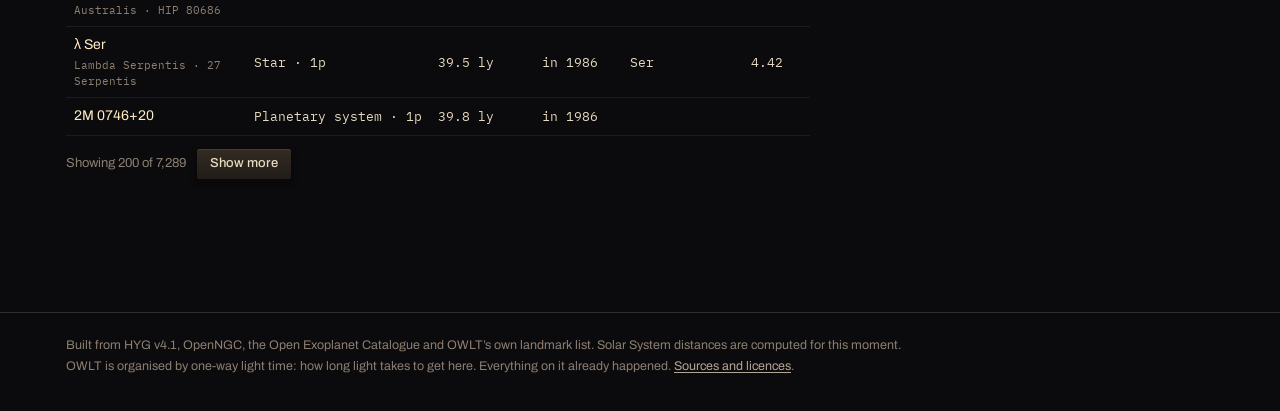
==== commit b19cfcf9: "Games, the Gallery, and one control room across every page Games (games.html): three puzzles a day, " ====
--- a/atlas.html
+++ b/atlas.html
@@ -18,8 +18,6 @@
 .bar input:focus{outline:none;border-color:var(--o3)}
 .bar select{min-height:38px;background:var(--dust);border:1px solid var(--hair);color:var(--text);font-family:var(--f-display);font-size:13.5px;padding:0 8px}
 .kinds{display:flex;flex-wrap:wrap;gap:5px;margin-top:10px}
-.kinds button{background:none;border:1px solid var(--hair);color:var(--mute);font-family:var(--f-display);font-size:12.5px;padding:3px 10px;border-radius:999px;cursor:pointer}
-.kinds button[aria-pressed=true]{border-color:var(--o3);color:var(--o3)}
 .kinds button small{font-family:var(--f-data);font-size:10.5px;color:var(--faint);margin-left:4px}
 .layout{display:grid;grid-template-columns:minmax(0,1fr) 380px;gap:24px;margin-top:14px;align-items:start}
 .tablewrap{overflow-x:auto;min-width:0}
@@ -52,6 +50,12 @@
 .card ul.pl .hz{color:var(--o3)}
 .card .empty{color:var(--faint);font-family:var(--f-display);font-size:14px}
 @media (max-width:1000px){.layout{grid-template-columns:minmax(0,1fr)}.card{position:static;max-height:none;order:-1}}
+
+/* ── the retro skin: the record card as a panel; its light-time readout in a meter window ── */
+.card{border:1px solid #3a3129;border-radius:6px;background:linear-gradient(var(--panel2),var(--panel));box-shadow:inset 0 1px 0 rgba(255,235,196,.06),inset 0 -1px 0 rgba(0,0,0,.35),0 2px 0 var(--rim),0 10px 24px rgba(0,0,0,.4);padding:26px 18px 18px}
+.card .k{display:inline-block;padding:3px 9px 2px;border:1px solid #0b0907;border-radius:2px;background:linear-gradient(#2f2721,#1c1712);box-shadow:inset 0 1px 0 rgba(255,235,196,.08),0 1px 0 rgba(255,235,196,.05);font-family:var(--f-display);font-stretch:125%;font-weight:700;font-size:10px;letter-spacing:.18em;line-height:1.5;text-transform:uppercase;color:var(--engr);text-shadow:0 -1px 0 #000}
+.card .lt{border:0;margin-top:14px;padding:10px 12px;border-radius:4px;background:#0f0d0b;box-shadow:inset 0 0 0 1px #000,inset 0 2px 8px rgba(0,0,0,.7),0 1px 0 rgba(255,235,196,.05)}
+.card .lt b{color:var(--phos);text-shadow:0 0 8px rgba(124,255,178,.45)}
 </style>
 </head>
 <body>
--- a/css/core.css
+++ b/css/core.css
@@ -86,12 +86,17 @@
 
 /* ── shared pieces ── */
 .wrap{max-width:1180px;margin:0 auto;padding-left:var(--gut-l);padding-right:var(--gut-r)}
-.btn{display:inline-flex;align-items:center;gap:8px;min-height:32px;padding:0 13px;background:transparent;border:1px solid var(--hair);
-  border-radius:2px;color:var(--text);cursor:pointer;font-family:var(--f-display);font-size:13px;font-weight:500;text-decoration:none;
-  white-space:nowrap;transition:border-color .18s,color .18s,background .18s}
-.btn:hover{border-color:var(--o3);color:var(--o3)}
-.btn[aria-pressed=true],.btn.on{border-color:var(--o3);color:var(--o3);background:rgba(79,216,196,.07)}
-.btn:disabled{opacity:.45;cursor:default;border-color:var(--hair);color:var(--mute)}
+/* a console key: raised until pressed; a key that stays down (a toggle) glows sodium */
+.btn{display:inline-flex;align-items:center;gap:8px;min-height:32px;padding:0 13px;border:1px solid #0b0907;border-radius:3px;
+  background:linear-gradient(#332b24,#211c17);box-shadow:inset 0 1px 0 rgba(255,235,196,.1),0 2px 0 #0b0907,0 3px 6px rgba(0,0,0,.35);
+  color:var(--engr);cursor:pointer;font-family:var(--f-display);font-size:13px;font-weight:500;text-decoration:none;
+  white-space:nowrap;transition:transform .06s,box-shadow .06s,color .15s}
+.btn:hover{color:#fff}
+.btn:active{transform:translateY(1px);box-shadow:inset 0 1px 3px rgba(0,0,0,.6),0 1px 0 #0b0907}
+.btn[aria-pressed=true],.btn.on{color:var(--sodium);text-shadow:0 0 8px rgba(255,177,59,.45);transform:translateY(1px);background:linear-gradient(#29221c,#1b1713);
+  box-shadow:inset 0 1px 3px rgba(0,0,0,.6),0 1px 0 #0b0907}
+.btn:disabled{opacity:.45;cursor:default;color:var(--mute)}
+.btn:focus-visible{outline:1px solid var(--o3);outline-offset:2px}
 .chip{display:inline-flex;align-items:center;gap:6px;padding:2px 9px;border:1px solid var(--hair);border-radius:999px;
   font-family:var(--f-display);font-size:12px;color:var(--mute);text-decoration:none;white-space:nowrap;max-width:100%;overflow:hidden;text-overflow:ellipsis}
 a.chip:hover{border-color:var(--o3);color:var(--o3)}
@@ -112,3 +117,78 @@
   font-family:var(--f-display);font-size:12.5px;color:var(--faint);line-height:1.7}
 #owlt-foot a{color:var(--mute)}
 @media (prefers-reduced-motion:reduce){*,*::before,*::after{animation-duration:.01ms!important;animation-iteration-count:1!important;transition-duration:.01ms!important;scroll-behavior:auto!important}}
+
+/* ── the retro layer: one control room, shared by every page ──
+   Hardware from the decade of Apollo and Voyager. Painted-steel panels held by two screws, engraved label plates, indicator lamps,
+   embossed label tape, phosphor screens, and a faint film grain over everything. Each page uses the pieces that suit it. */
+:root{--panel:#1D1915;--panel2:#27211B;--rim:#0B0907;--engr:#E8DCC0;--engr2:#A89E8C;--nixie:#FF8A3D;--phos:#7CFFB2;--f-type:"OWLT Type","Courier Prime","Courier New",var(--f-data)}
+@font-face{font-family:"OWLT Type";src:url(../fonts/courier-prime-400.woff2) format("woff2");font-weight:400;font-display:swap}
+@font-face{font-family:"OWLT Type";src:url(../fonts/courier-prime-700.woff2) format("woff2");font-weight:700;font-display:swap}
+body::after{content:"";position:fixed;inset:0;z-index:400;pointer-events:none;opacity:.07;mix-blend-mode:overlay;
+  background-image:url("data:image/svg+xml;utf8,<svg xmlns='http://www.w3.org/2000/svg' width='180' height='180'><filter id='g'><feTurbulence type='fractalNoise' baseFrequency='.9' numOctaves='2' stitchTiles='stitch'/><feColorMatrix values='0 0 0 0 .5  0 0 0 0 .5  0 0 0 0 .5  0 0 0 .9 0'/></filter><rect width='100%' height='100%' filter='url(%23g)'/></svg>")}
+@media print{body::after{display:none}}
+.panel{position:relative;background:linear-gradient(var(--panel2),var(--panel));border:1px solid #3a3129;border-radius:6px;padding:24px 20px 20px;
+  box-shadow:inset 0 1px 0 rgba(255,235,196,.06),inset 0 -1px 0 rgba(0,0,0,.35),0 2px 0 var(--rim),0 12px 28px rgba(0,0,0,.45)}
+.panel::before,.panel::after{content:"";position:absolute;top:9px;width:7px;height:7px;border-radius:50%;pointer-events:none;
+  background:radial-gradient(circle at 35% 35%,#7a726a,#2b2622 70%);box-shadow:0 0 0 1px #0b0a09,0 1px 0 rgba(255,235,196,.06)}
+.panel::before{left:9px}.panel::after{right:9px}
+.plate{display:inline-block;padding:3px 10px 2px;border:1px solid #0b0907;border-radius:2px;background:linear-gradient(#2f2721,#1c1712);
+  box-shadow:inset 0 1px 0 rgba(255,235,196,.08),0 1px 0 rgba(255,235,196,.05);font-family:var(--f-display);font-stretch:125%;font-weight:700;
+  font-size:10.5px;line-height:1.5;letter-spacing:.2em;text-transform:uppercase;color:var(--engr);text-shadow:0 -1px 0 #000}
+.lamp{display:inline-block;flex:none;width:10px;height:10px;border-radius:50%;vertical-align:-1px;
+  background:radial-gradient(circle at 35% 35%,#4c4137,#1a1512 70%);box-shadow:inset 0 0 0 1px #000,0 0 0 2px #2a231d}
+.lamp.on{background:radial-gradient(circle at 35% 35%,#fff0c8,var(--sodium) 45%,#9a5a10);box-shadow:inset 0 0 0 1px #000,0 0 0 2px #2a231d,0 0 12px rgba(255,177,59,.8)}
+.lamp.go{background:radial-gradient(circle at 35% 35%,#e6fff1,var(--phos) 45%,#1f7a4c);box-shadow:inset 0 0 0 1px #000,0 0 0 2px #2a231d,0 0 12px rgba(124,255,178,.7)}
+.lamp.alarm{background:radial-gradient(circle at 35% 35%,#ffd2c8,var(--ha) 45%,#7a1a0c);box-shadow:inset 0 0 0 1px #000,0 0 0 2px #2a231d,0 0 12px rgba(232,68,44,.8)}
+.tape{display:inline-block;padding:2px 9px 1px;border-radius:2px;background:#121110;color:#F3EEE4;font-family:var(--f-data);font-size:11px;font-weight:500;
+  letter-spacing:.16em;text-transform:uppercase;box-shadow:inset 0 1px 0 rgba(255,255,255,.12),0 1px 2px rgba(0,0,0,.7);text-shadow:0 1px 0 rgba(255,255,255,.22),0 -1px 0 #000}
+.tape.red{background:#7d1d12}
+.crt{position:relative;overflow:hidden;border-radius:10px;color:var(--phos);font-family:var(--f-data);text-shadow:0 0 6px rgba(124,255,178,.55);
+  background:radial-gradient(120% 90% at 50% 40%,#0e1c14,#050a07);box-shadow:inset 0 0 0 2px #0a0f0b,inset 0 0 50px rgba(0,0,0,.85),0 0 0 6px #1c1915,0 0 0 7px #000}
+.crt::after{content:"";position:absolute;inset:0;pointer-events:none;background:repeating-linear-gradient(0deg,rgba(0,0,0,.24) 0 1px,transparent 1px 3px)}
+.type{font-family:var(--f-type)}
+.push{display:inline-flex;align-items:center;justify-content:center;gap:8px;min-height:36px;padding:0 14px;cursor:pointer;color:var(--engr);
+  border:1px solid #0b0907;border-radius:4px;background:linear-gradient(#3a3129,#241e18);box-shadow:inset 0 1px 0 rgba(255,235,196,.12),0 3px 0 #0b0907,0 4px 8px rgba(0,0,0,.4);
+  font-family:var(--f-display);font-stretch:118%;font-weight:700;font-size:11.5px;letter-spacing:.14em;text-transform:uppercase;text-decoration:none;
+  transition:transform .06s,box-shadow .06s,color .15s}
+.push:hover{color:#fff}
+.push:active,.push[aria-pressed=true]{transform:translateY(2px);box-shadow:inset 0 1px 0 rgba(255,235,196,.08),0 1px 0 #0b0907,0 2px 4px rgba(0,0,0,.4)}
+.push[aria-pressed=true]{color:var(--sodium);text-shadow:0 0 8px rgba(255,177,59,.5)}
+.push:disabled{opacity:.45;cursor:default}
+.push:focus-visible{outline:1px solid var(--o3);outline-offset:2px}
+
+/* the bar: a strip of the console. On narrow screens the sections fold into an index behind one button */
+#owlt-nav{background:linear-gradient(#1f1a16,#110e0c);border-bottom:1px solid #000;box-shadow:inset 0 -1px 0 rgba(255,235,196,.07),0 1px 0 rgba(255,235,196,.04),0 6px 18px rgba(0,0,0,.35)}
+#owlt-nav nav a[aria-current=page]{color:var(--sodium);text-shadow:0 0 10px rgba(255,177,59,.4)}
+#owlt-nav nav a[aria-current=page]::after{height:2px;background:var(--sodium);box-shadow:0 0 8px rgba(255,177,59,.8)}
+#owlt-nav .menu{display:none}
+#owlt-index{position:fixed;left:0;right:0;top:calc(var(--nav-h) + env(safe-area-inset-top,0px));z-index:199;max-height:calc(100vh - var(--nav-h));overflow:auto;
+  padding:14px var(--gut-r) 18px var(--gut-l);background:linear-gradient(#1f1a16,#141110);border-bottom:1px solid #000;box-shadow:0 18px 40px rgba(0,0,0,.6)}
+#owlt-index ul{list-style:none;margin:0 auto;padding:0;max-width:760px;display:grid;grid-template-columns:repeat(2,minmax(0,1fr));gap:8px}
+#owlt-index a{display:flex;gap:10px;align-items:flex-start;padding:10px 12px;border:1px solid #3a3129;border-radius:4px;background:linear-gradient(#2a231d,#1c1814);text-decoration:none;color:var(--engr)}
+#owlt-index a .lamp{margin-top:4px}
+#owlt-index a b{display:block;font-family:var(--f-display);font-stretch:112%;font-weight:700;font-size:14px;color:var(--starlight)}
+#owlt-index a span{display:block;font-family:var(--f-display);font-size:12px;color:var(--mute);line-height:1.35}
+#owlt-index a[aria-current=page]{border-color:rgba(255,177,59,.55)}
+#owlt-index a[aria-current=page] b{color:var(--sodium)}
+/* twelve sections fit on one strip from 1200px; below that they fold into the index, so none is ever cut off */
+@media (max-width:1200px){
+  #owlt-nav nav{display:none}
+  #owlt-nav .here{display:flex;align-items:center;flex:1;min-width:0;font-family:var(--f-display);font-weight:600;font-size:13.5px;color:var(--sodium);white-space:nowrap;overflow:hidden;text-overflow:ellipsis}
+  #owlt-nav .menu{display:inline-flex;min-height:32px;padding:0 12px;font-size:10.5px}
+}
+@media (max-width:900px){#owlt-nav .clock{display:none}}
+@media (min-width:1201px){#owlt-nav .here,#owlt-index{display:none!important}}
+@media (min-width:901px){#owlt-index ul{grid-template-columns:repeat(3,minmax(0,1fr));max-width:1000px}}
+@media (max-width:520px){#owlt-index ul{grid-template-columns:1fr}}
+
+/* selector keys: the filters on every page, as small keys on the console with a lamp that lights when a key is down */
+:is(.filters,.kinds,.key,.chips) > button{display:inline-flex;align-items:center;gap:7px;min-height:30px;padding:3px 11px 3px 9px;cursor:pointer;color:var(--engr2);
+  border:1px solid #0b0907;border-radius:3px;background:linear-gradient(#2e2721,#1e1915);box-shadow:inset 0 1px 0 rgba(255,235,196,.08),0 2px 0 #0b0907;
+  font-family:var(--f-display);font-size:12px;letter-spacing:.01em;transition:transform .06s,box-shadow .06s,color .15s}
+:is(.filters,.kinds,.chips) > button::before{content:"";flex:none;width:6px;height:6px;border-radius:50%;background:#3a3029;box-shadow:inset 0 0 0 1px #000}
+:is(.filters,.kinds,.key,.chips) > button:hover{color:var(--starlight)}
+:is(.filters,.kinds,.key,.chips) > button[aria-pressed=true]{color:var(--starlight);border-color:#0b0907;transform:translateY(1px);background:linear-gradient(#262019,#1a1612);
+  box-shadow:inset 0 1px 3px rgba(0,0,0,.6),0 1px 0 #0b0907}
+:is(.filters,.kinds,.chips) > button[aria-pressed=true]::before{background:var(--sodium);box-shadow:0 0 6px rgba(255,177,59,.9)}
+:is(.filters,.kinds,.key,.chips) > button:focus-visible{outline:1px solid var(--o3);outline-offset:2px}
